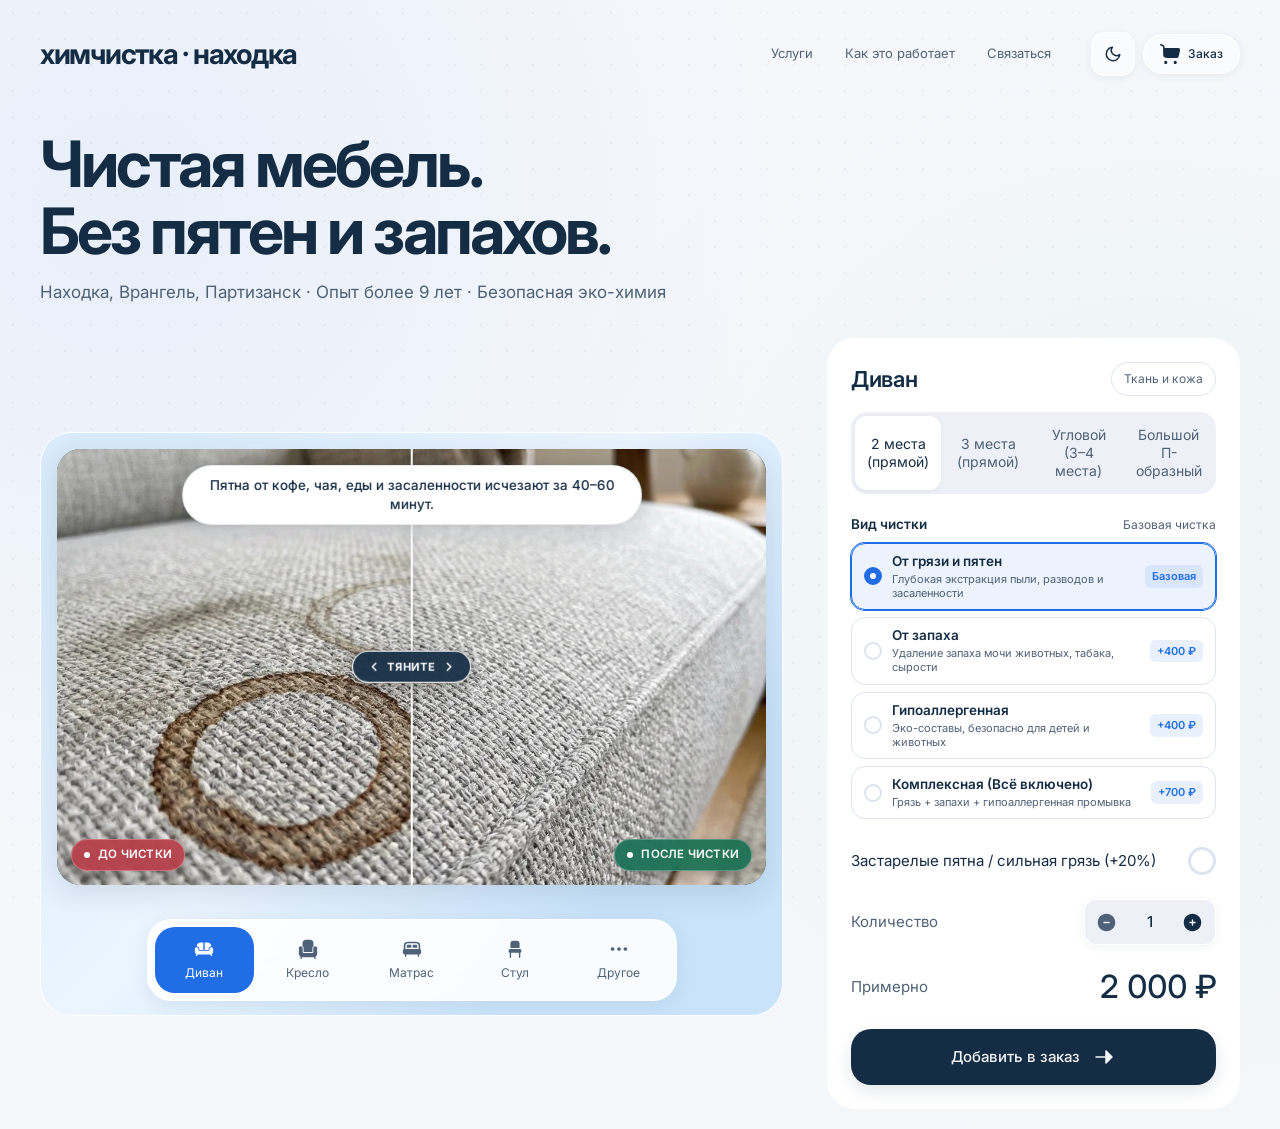
==== nakhodka/index.html @ fae12d75 "Deploy custom Nakhodka showcase for Irina +79147946643" ====
<!DOCTYPE html>
<html lang="ru">
<head>
  <meta charset="utf-8" />
  <meta name="viewport" content="width=device-width, initial-scale=1, viewport-fit=cover" />
  <title>Химчистка мебели · Находка, Врангель</title>
  <meta name="description" content="Выездная чистка диванов, кресел, матрасов, ковров и авто в Находке, Врангеле и Партизанске. Безопасная гипоаллергенная химия." />
  <meta name="theme-color" content="#f5f7fb" id="meta-theme-color" />
  <link rel="icon" href="/icons/icon.svg" type="image/svg+xml" />
  <link rel="apple-touch-icon" href="/icons/apple-touch-icon.png" />
  <link rel="manifest" href="/manifest.json" />

  <!-- Immediate Theme Initialization (Zero Flash) -->
  <script>
    try {
      const savedTheme = JSON.parse(localStorage.getItem('myagko.v1.theme') || 'null');
      const prefersDark = window.matchMedia && window.matchMedia('(prefers-color-scheme: dark)').matches;
      const activeTheme = savedTheme || (prefersDark ? 'dark' : 'light');
      document.documentElement.dataset.theme = activeTheme;
      const meta = document.getElementById('meta-theme-color');
      if (meta) meta.content = (activeTheme === 'dark') ? '#14171a' : '#f5f7fb';
    } catch (e) {
      document.documentElement.dataset.theme = 'light';
    }
  </script>

  <!-- Preload all WebP images for INSTANT (0ms) category switching -->
  <link rel="preload" as="image" href="/images/sofa_clean.webp" />
  <link rel="preload" as="image" href="/images/sofa_dirty.webp" />
  <link rel="preload" as="image" href="/images/armchair_clean.webp" />
  <link rel="preload" as="image" href="/images/armchair_dirty.webp" />
  <link rel="preload" as="image" href="/images/mattress_clean.webp" />
  <link rel="preload" as="image" href="/images/mattress_dirty.webp" />
  <link rel="preload" as="image" href="/images/chair_clean.webp" />
  <link rel="preload" as="image" href="/images/chair_dirty.webp" />

  <!-- Clean Modern Typography: Inter -->
  <link rel="preconnect" href="https://fonts.googleapis.com" />
  <link rel="preconnect" href="https://fonts.gstatic.com" crossorigin />
  <link href="https://fonts.googleapis.com/css2?family=Inter:wght@400;500;600;700;800&display=swap" rel="stylesheet" />

  <!-- Original CSS Stylesheet -->
  <link rel="stylesheet" href="/styles.css" />

  <style>
    :root {
      --font-onest: 'Inter', -apple-system, BlinkMacSystemFont, "Segoe UI", Roboto, "Helvetica Neue", Arial, sans-serif !important;
      --font-price: 'Inter', -apple-system, BlinkMacSystemFont, "Segoe UI", Roboto, "Helvetica Neue", Arial, sans-serif !important;
    }
    *, html, body, button, input, select, textarea, .price {
      font-family: 'Inter', -apple-system, BlinkMacSystemFont, "Segoe UI", Roboto, "Helvetica Neue", Arial, sans-serif !important;
    }

    /* Atmospheric Apple-style Background */
    body {
      background:
        radial-gradient(circle at 10% 18%, rgba(33, 109, 229, 0.06) 0%, transparent 45%),
        radial-gradient(circle at 90% 55%, rgba(16, 185, 129, 0.04) 0%, transparent 50%),
        var(--bg);
      position: relative;
      min-height: 100vh;
      color: var(--ink);
      transition: background-color 0.2s ease, color 0.2s ease;
    }
    body::before {
      content: "";
      position: fixed;
      inset: 0;
      background-image: radial-gradient(rgba(20, 45, 68, 0.04) 1px, transparent 1px);
      background-size: 26px 26px;
      pointer-events: none;
      z-index: 0;
    }
    :root[data-theme=dark] body {
      background:
        radial-gradient(circle at 10% 18%, rgba(33, 109, 229, 0.12) 0%, transparent 45%),
        radial-gradient(circle at 90% 55%, rgba(16, 185, 129, 0.08) 0%, transparent 50%),
        var(--bg);
    }
    :root[data-theme=dark] body::before {
      background-image: radial-gradient(rgba(255, 255, 255, 0.06) 1px, transparent 1px);
    }

    .app {
      position: relative;
      z-index: 1;
    }

    /* Fixed Stage with Beautiful Floating Picture Card */
    .stage {
      position: relative;
      overflow: hidden;
    }

    /* Desktop: 32px generous Apple-like gap between photo and category dock */
    .ba-slider-container {
      position: absolute;
      top: 16px;
      left: 16px;
      right: 16px;
      bottom: 130px; /* Generous 32px floating gap above dock on desktop */
      border-radius: 24px;
      overflow: hidden;
      touch-action: none;
      user-select: none;
      -webkit-user-select: none;
      cursor: ew-resize;
      background: #142436;
      box-shadow: 0 8px 30px rgba(20, 45, 68, 0.12);
    }
    :root[data-theme=dark] .ba-slider-container {
      background: #0d141d;
      box-shadow: 0 8px 32px rgba(0, 0, 0, 0.45);
    }
    /* Mobile: Matches the mobile spacing the user loved */
    @media (max-width: 800px) {
      .ba-slider-container {
        top: 10px;
        left: 10px;
        right: 10px;
        bottom: 108px;
        border-radius: 20px;
      }
    }

    /* Stage Custom Card (When "Другое" / Нестандартная мебель is active) */
    .stage-custom-card {
      position: absolute;
      top: 16px;
      left: 16px;
      right: 16px;
      bottom: 130px;
      border-radius: 24px;
      background: rgba(255, 255, 255, 0.45);
      backdrop-filter: blur(20px);
      -webkit-backdrop-filter: blur(20px);
      border: 1px solid rgba(255, 255, 255, 0.6);
      box-shadow: 0 8px 30px rgba(20, 45, 68, 0.08);
      display: flex;
      flex-direction: column;
      align-items: center;
      justify-content: center;
      padding: 32px 24px;
      text-align: center;
      z-index: 5;
      user-select: none;
    }
    :root[data-theme=dark] .stage-custom-card {
      background: rgba(18, 26, 34, 0.55);
      border-color: rgba(255, 255, 255, 0.09);
      box-shadow: 0 8px 30px rgba(0, 0, 0, 0.35);
    }
    @media (max-width: 800px) {
      .stage-custom-card {
        top: 10px;
        left: 10px;
        right: 10px;
        bottom: 108px;
        border-radius: 20px;
      }
    }
    .stage-custom-icon {
      width: 54px;
      height: 54px;
      border-radius: 50%;
      background: rgba(33, 109, 229, 0.1);
      border: 1px solid rgba(33, 109, 229, 0.2);
      display: flex;
      align-items: center;
      justify-content: center;
      color: var(--accent);
      margin-bottom: 16px;
    }
    :root[data-theme=dark] .stage-custom-icon {
      background: rgba(167, 210, 243, 0.12);
      border-color: rgba(167, 210, 243, 0.25);
      color: #a4cff3;
    }
    .stage-custom-title {
      font-size: 24px;
      font-weight: 700;
      color: var(--ink);
      margin: 0 0 8px 0;
      letter-spacing: -0.02em;
    }
    .stage-custom-desc {
      font-size: 14.5px;
      color: var(--muted);
      line-height: 1.5;
      margin: 0;
      max-width: 320px;
    }

    /* Pre-rendered Instant Images Layers (0ms switch, zero lag, no dark fade flashes) */
    .ba-layer {
      position: absolute;
      inset: 0;
      width: 100%;
      height: 100%;
      overflow: hidden;
    }
    .ba-cat-img {
      position: absolute;
      top: 0;
      left: 0;
      width: 100%;
      height: 100%;
      object-fit: cover;
      object-position: center;
      pointer-events: none;
      display: none; /* Instant 0ms toggle */
    }
    .ba-cat-img.active {
      display: block;
    }

    /* Bottom Layer: AFTER CLEANING (Scoped stacking context) */
    .ba-layer-after {
      z-index: 1;
      isolation: isolate;
    }

    /* Top Image Layer (Before / Dirty) Clipped */
    .ba-layer-before {
      z-index: 2;
      isolation: isolate;
      clip-path: inset(0 calc(100% - var(--ba-pos, 50%)) 0 0);
      -webkit-clip-path: inset(0 calc(100% - var(--ba-pos, 50%)) 0 0);
      will-change: clip-path;
    }

    /* Draggable Divider Line */
    .ba-divider {
      position: absolute;
      top: 0;
      bottom: 0;
      left: var(--ba-pos, 50%);
      transform: translateX(-50%);
      width: 2.5px;
      background: #ffffff;
      box-shadow: 0 0 14px rgba(0, 0, 0, 0.45);
      z-index: 10;
      pointer-events: none;
      will-change: left;
    }
    .ba-handle {
      position: absolute;
      top: 50%;
      left: 50%;
      transform: translate(-50%, -50%);
      pointer-events: auto;
      cursor: grab;
      background: rgba(20, 45, 68, 0.92);
      color: #ffffff;
      border: 1.5px solid rgba(255, 255, 255, 0.95);
      border-radius: 999px;
      padding: 7px 14px;
      display: flex;
      align-items: center;
      gap: 6px;
      font-size: 11px;
      font-weight: 700;
      letter-spacing: 0.08em;
      box-shadow: 0 4px 18px rgba(0, 0, 0, 0.35);
      backdrop-filter: blur(14px);
      -webkit-backdrop-filter: blur(14px);
      transition: transform 0.15s ease, background 0.15s ease;
      white-space: nowrap;
    }
    .ba-handle:hover {
      transform: translate(-50%, -50%) scale(1.06);
    }
    .ba-handle:active, .ba-dragging .ba-handle {
      cursor: grabbing;
      transform: translate(-50%, -50%) scale(1.08);
      box-shadow: 0 6px 22px rgba(0, 0, 0, 0.5);
    }
    .ba-handle-arrow {
      width: 14px;
      height: 14px;
      display: inline-block;
      stroke-width: 2.5;
    }

    /* Badges on slider */
    .ba-badge {
      position: absolute;
      z-index: 8;
      pointer-events: none;
      display: flex;
      align-items: center;
      gap: 8px;
      padding: 6px 12px;
      border-radius: 999px;
      font-size: 11.5px;
      font-weight: 600;
      letter-spacing: 0.02em;
      box-shadow: 0 4px 12px rgba(0, 0, 0, 0.25);
      backdrop-filter: blur(10px);
      -webkit-backdrop-filter: blur(10px);
      transition: opacity 0.12s ease-out;
      will-change: opacity, visibility;
    }
    .ba-badge-before {
      bottom: 14px;
      left: 14px;
      background: rgba(184, 56, 68, 0.88);
      color: #ffffff;
      border: 1px solid rgba(255, 255, 255, 0.25);
    }
    .ba-badge-after {
      bottom: 14px;
      right: 14px;
      background: rgba(18, 110, 80, 0.88);
      color: #ffffff;
      border: 1px solid rgba(255, 255, 255, 0.25);
    }
    .ba-badge-dot {
      width: 6px;
      height: 6px;
      border-radius: 50%;
      background: #ffffff;
    }

    /* Symmetrical Floating Quote: Perfect iOS/Apple Card, zero overflow, centered */
    .character-quote {
      position: absolute !important;
      top: 16px !important;
      left: 50% !important;
      right: auto !important;
      bottom: auto !important;
      transform: translateX(-50%) !important;
      margin: 0 !important;
      width: max-content !important;
      max-width: min(92%, 460px) !important;
      box-sizing: border-box !important;
      background: #ffffff !important;
      border: 1px solid rgba(20, 45, 68, 0.1) !important;
      border-radius: 999px !important;
      padding: 10px 22px !important;
      font-family: var(--font-onest), sans-serif !important;
      font-size: 13.5px !important;
      font-weight: 500 !important;
      line-height: 1.4 !important;
      color: #142d44 !important;
      box-shadow: 0 4px 24px rgba(15, 30, 50, 0.18) !important;
      white-space: normal !important;
      text-align: center !important;
      z-index: 40 !important;
      pointer-events: none !important;
      display: block !important;
      word-wrap: break-word !important;
      overflow-wrap: break-word !important;
    }
    @media (max-width: 800px) {
      .character-quote {
        top: 12px !important;
        padding: 8px 16px !important;
        font-size: 12px !important;
        line-height: 1.35 !important;
        max-width: calc(100% - 28px) !important;
        border-radius: 999px !important;
      }
    }

    /* Category Dock: Clean Frosted Glass Floating on Stage Floor */
    .category-dock {
      position: absolute;
      bottom: 16px;
      left: 16px;
      right: 16px;
      z-index: 25;
      background: rgba(255, 255, 255, 0.88);
      backdrop-filter: blur(20px);
      -webkit-backdrop-filter: blur(20px);
      border: 1px solid var(--glass-edge);
      border-radius: 24px;
      box-shadow: 0 4px 18px rgba(20, 45, 68, 0.08);
    }
    @media (max-width: 800px) {
      .category-dock {
        bottom: 12px;
        left: 10px;
        right: 10px;
        border-radius: 22px;
      }
    }

    /* Cart badge in header */
    .cart-badge {
      background: var(--accent);
      color: #ffffff;
      border-radius: 999px;
      padding: 1px 7px;
      font-size: 11px;
      font-weight: 700;
      margin-left: 4px;
      display: none;
    }
    .cart-badge.has-items {
      display: inline-block;
    }

    /* Header Theme Toggle Button */
    .theme-button {
      width: 44px;
      height: 44px;
      padding: 0;
      border-radius: 14px;
      display: inline-flex;
      align-items: center;
      justify-content: center;
      color: var(--ink);
      cursor: pointer;
      flex-shrink: 0;
      transition: transform 0.12s ease-out, background 0.15s ease;
    }
    .theme-button:hover {
      background: var(--surface);
    }
    .theme-button:active {
      transform: scale(0.95);
    }

    /* Dark Mode Visual Enhancements */
    :root[data-theme=dark] .character-quote {
      background: #1c242e !important;
      color: #edf4fa !important;
      border-color: rgba(255, 255, 255, 0.16) !important;
      box-shadow: 0 4px 24px rgba(0, 0, 0, 0.5) !important;
    }
    :root[data-theme=dark] .category-dock {
      background: rgba(29, 37, 44, 0.85) !important;
      border-color: rgba(167, 210, 243, 0.18) !important;
      box-shadow: 0 4px 20px rgba(0, 0, 0, 0.35) !important;
    }
    :root[data-theme=dark] .category-dock button {
      color: #abbcca;
    }
    :root[data-theme=dark] .category-dock button[aria-selected="true"] {
      color: #ffffff;
    }

    /* Views visibility */
    .page-section {
      display: block;
    }
    .page-section.is-hidden {
      display: none !important;
    }

    /* Notification Toast */
    .toast-pill {
      position: fixed;
      bottom: 24px;
      left: 50%;
      transform: translateX(-50%) translateY(100px);
      background: var(--ink);
      color: var(--bg);
      padding: 12px 24px;
      border-radius: 999px;
      font-size: 14px;
      font-weight: 500;
      box-shadow: 0 10px 30px rgba(0,0,0,0.25);
      z-index: 1000;
      transition: transform 0.3s cubic-bezier(0.16, 1, 0.3, 1), opacity 0.3s ease;
      opacity: 0;
      pointer-events: none;
      display: flex;
      align-items: center;
      gap: 10px;
    }
    .toast-pill.show {
      transform: translateX(-50%) translateY(0);
      opacity: 1;
    }

    /* Photo Upload Previews */
    .photo-grid-preview {
      display: grid;
      grid-template-columns: repeat(auto-fill, minmax(72px, 1fr));
      gap: 10px;
      margin-top: 10px;
    }
    .photo-thumb {
      position: relative;
      width: 72px;
      height: 72px;
      border-radius: 12px;
      overflow: hidden;
      border: 1px solid var(--line);
    }
    .photo-thumb img {
      width: 100%;
      height: 100%;
      object-fit: cover;
    }
    .photo-thumb-remove {
      position: absolute;
      top: 3px;
      right: 3px;
      width: 20px;
      height: 20px;
      border-radius: 50%;
      background: rgba(0,0,0,0.65);
      color: #fff;
      display: grid;
      place-items: center;
      font-size: 11px;
      cursor: pointer;
      border: 0;
      padding: 0;
    }

    /* Cart items container: eliminate duplicate lines */
    .checkout-items {
      border-bottom: none !important;
      padding-bottom: 0 !important;
      gap: 0 !important;
    }
    .checkout-item:last-child {
      border-bottom: none !important;
    }

    /* Messenger Buttons */
    .btn-messenger {
      color: #ffffff !important;
      font-weight: 600;
      display: flex;
      align-items: center;
      justify-content: center;
      gap: 10px;
      min-height: 52px;
      border-radius: 18px;
      transition: transform 0.12s ease, filter 0.15s ease;
      cursor: pointer;
      text-decoration: none !important;
      font-size: 15px;
    }
    .btn-messenger:hover {
      filter: brightness(1.05);
    }
    .btn-messenger:active {
      transform: scale(0.98);
    }
    .btn-wa {
      background: #25D366;
      box-shadow: 0 4px 14px rgba(37, 211, 102, 0.3);
    }
    .btn-tg {
      background: #229ED9;
      box-shadow: 0 4px 14px rgba(34, 158, 217, 0.3);
    }
    .btn-max {
      background: linear-gradient(135deg, #0077ff 0%, #0056cc 100%);
      box-shadow: 0 4px 14px rgba(0, 119, 255, 0.35);
    }

    /* Cleaning Type Radio Cards (seppa29 special feature) */
    .cleaning-types-box {
      margin-top: 4px;
      margin-bottom: 4px;
    }
    .cleaning-types-grid {
      display: grid;
      grid-template-columns: 1fr;
      gap: 7px;
    }
    .clean-type-btn {
      display: flex;
      align-items: center;
      gap: 10px;
      padding: 9px 12px;
      border-radius: 14px;
      border: 1.5px solid var(--line);
      background: var(--surface);
      color: var(--ink);
      text-align: left;
      cursor: pointer;
      transition: all 0.15s ease;
      width: 100%;
    }
    .clean-type-btn:hover {
      border-color: var(--accent);
    }
    .clean-type-btn.active {
      border-color: var(--accent);
      background: rgba(33, 109, 229, 0.08);
      box-shadow: 0 0 0 1px var(--accent);
    }
    :root[data-theme=dark] .clean-type-btn.active {
      background: rgba(33, 109, 229, 0.18);
    }
    .clean-type-radio {
      width: 18px;
      height: 18px;
      border-radius: 50%;
      border: 2px solid var(--line);
      display: flex;
      align-items: center;
      justify-content: center;
      flex-shrink: 0;
      transition: all 0.15s ease;
      background: var(--surface);
    }
    .clean-type-btn.active .clean-type-radio {
      border-color: var(--accent);
      background: var(--accent);
    }
    .clean-type-radio:after {
      content: '';
      width: 6px;
      height: 6px;
      border-radius: 50%;
      background: #ffffff;
      opacity: 0;
      transition: opacity 0.15s ease;
    }
    .clean-type-btn.active .clean-type-radio:after {
      opacity: 1;
    }
    .clean-type-info {
      display: flex;
      flex-direction: column;
      flex: 1;
      min-width: 0;
    }
    .clean-type-info strong {
      font-size: 13.5px;
      font-weight: 600;
      color: var(--ink);
      line-height: 1.25;
    }
    .clean-type-info small {
      font-size: 11px;
      color: var(--muted);
      line-height: 1.3;
      margin-top: 2px;
    }
    .clean-type-price {
      font-size: 11px;
      font-weight: 600;
      color: var(--accent);
      white-space: nowrap;
      padding: 3px 7px;
      border-radius: 6px;
      background: rgba(33, 109, 229, 0.1);
      margin-left: auto;
    }
  </style>
</head>

<body>
  <div class="app" style="--accent: #216de5">
    
    <!-- ================= HEADER ================= -->
    <header class="header">
      <a class="brand" href="./" onclick="showView('catalog'); return false;">химчистка · находка</a>
      
      <nav class="desktop-nav">
        <a href="#services" onclick="showView('services'); return false;">Услуги</a>
        <a href="#how" onclick="showView('how'); return false;">Как это работает</a>
        <a href="#contacts" onclick="showView('contacts'); return false;">Связаться</a>
      </nav>

      <div style="display: flex; align-items: center; gap: 8px;">
        <!-- Theme Toggle Button -->
        <button class="glass theme-button" id="theme-toggle-btn" onclick="toggleTheme()" title="Переключить тему (светлая / тёмная)" aria-label="Переключить тему">
          <svg id="theme-icon-sun" viewBox="0 0 24 24" fill="none" stroke="currentColor" stroke-width="2" stroke-linecap="round" stroke-linejoin="round" style="display: none; width: 18px; height: 18px;">
            <circle cx="12" cy="12" r="5"></circle>
            <line x1="12" y1="1" x2="12" y2="3"></line>
            <line x1="12" y1="21" x2="12" y2="23"></line>
            <line x1="4.22" y1="4.22" x2="5.64" y2="5.64"></line>
            <line x1="18.36" y1="18.36" x2="19.78" y2="19.78"></line>
            <line x1="1" y1="12" x2="3" y2="12"></line>
            <line x1="21" y1="12" x2="23" y2="12"></line>
            <line x1="4.22" y1="19.78" x2="5.64" y2="18.36"></line>
            <line x1="18.36" y1="5.64" x2="19.78" y2="4.22"></line>
          </svg>
          <svg id="theme-icon-moon" viewBox="0 0 24 24" fill="none" stroke="currentColor" stroke-width="2" stroke-linecap="round" stroke-linejoin="round" style="width: 18px; height: 18px;">
            <path d="M21 12.79A9 9 0 1 1 11.21 3 7 7 0 0 0 21 12.79z"></path>
          </svg>
        </button>

        <!-- Cart Button -->
        <button class="glass cart-button" id="cart-toggle-btn" onclick="toggleCart()">
          <span class="icon icon-cart" aria-hidden="true"></span>
          <span>Заказ</span>
          <span class="cart-badge" id="header-cart-badge">0</span>
        </button>
      </div>
    </header>

    <!-- ================= MAIN CATALOG VIEW ================= -->
    <main id="view-catalog" class="page-section">
      
      <div class="intro">
        <h1>Чистая мебель.<br/>Без пятен и запахов.</h1>
        <p>Находка, Врангель, Партизанск · Опыт более 9 лет · Безопасная эко-химия</p>
      </div>

      <div class="hero-grid">
        
        <!-- LEFT COLUMN: BEFORE & AFTER COMPARISON STAGE -->
        <section class="stage" aria-label="Сравнение до и после чистки">
          
          <div class="ba-slider-container" id="ba-slider-box" style="--ba-pos: 50%;">
            
            <!-- Bottom Layer: AFTER CLEANING (All pre-rendered for 0ms lag) -->
            <div class="ba-layer ba-layer-after">
              <img id="img-after-sofa" class="ba-cat-img active" src="/images/sofa_clean.webp" alt="Диван после чистки" draggable="false" />
              <img id="img-after-armchair" class="ba-cat-img" src="/images/armchair_clean.webp" alt="Кресло после чистки" draggable="false" />
              <img id="img-after-mattress" class="ba-cat-img" src="/images/mattress_clean.webp" alt="Матрас после чистки" draggable="false" />
              <img id="img-after-chair" class="ba-cat-img" src="/images/chair_clean.webp" alt="Стул после чистки" draggable="false" />
              <img id="img-after-other" class="ba-cat-img" src="/images/sofa_clean.webp" alt="Другое после чистки" draggable="false" />
              <div class="ba-badge ba-badge-after">
                <span class="ba-badge-dot"></span>
                <span>ПОСЛЕ ЧИСТКИ</span>
              </div>
            </div>

            <!-- Top Layer: BEFORE CLEANING (Clipped, All pre-rendered for 0ms lag) -->
            <div class="ba-layer ba-layer-before" id="ba-before-layer">
              <img id="img-before-sofa" class="ba-cat-img active" src="/images/sofa_dirty.webp" alt="Диван до чистки" draggable="false" />
              <img id="img-before-armchair" class="ba-cat-img" src="/images/armchair_dirty.webp" alt="Кресло до чистки" draggable="false" />
              <img id="img-before-mattress" class="ba-cat-img" src="/images/mattress_dirty.webp" alt="Матрас до чистки" draggable="false" />
              <img id="img-before-chair" class="ba-cat-img" src="/images/chair_dirty.webp" alt="Стул до чистки" draggable="false" />
              <img id="img-before-other" class="ba-cat-img" src="/images/sofa_dirty.webp" alt="Другое до чистки" draggable="false" />
              <div class="ba-badge ba-badge-before">
                <span class="ba-badge-dot"></span>
                <span>ДО ЧИСТКИ</span>
              </div>
            </div>

            <!-- Draggable Divider Line & Center Pill Handle -->
            <div class="ba-divider" id="ba-divider">
              <div class="ba-handle" id="ba-handle" title="Тяните влево или вправо">
                <svg class="ba-handle-arrow" viewBox="0 0 24 24" fill="none" stroke="currentColor" stroke-linecap="round" stroke-linejoin="round">
                  <polyline points="15 18 9 12 15 6"></polyline>
                </svg>
                <span>ТЯНИТЕ</span>
                <svg class="ba-handle-arrow" viewBox="0 0 24 24" fill="none" stroke="currentColor" stroke-linecap="round" stroke-linejoin="round">
                  <polyline points="9 18 15 12 9 6"></polyline>
                </svg>
              </div>
            </div>

            <!-- Symmetrical Floating Speech Quote: Beautifully sized, no overflow -->
            <p class="character-quote" id="stage-quote">
              Пятна от кофе, чая и еды исчезают за 40 минут.
            </p>

          </div>

          <!-- CUSTOM / OTHER FURNITURE ON STAGE (Shows when "Другое" is active) -->
          <div class="stage-custom-card" id="stage-custom-box" style="display: none;">
            <div class="stage-custom-icon">
              <span class="icon icon-other" style="width: 24px; height: 24px;" aria-hidden="true"></span>
            </div>
            <h2 class="stage-custom-title">Нестандартная мебель</h2>
            <p class="stage-custom-desc">Опишите предмет — стоимость оценим по фотографиям.</p>
          </div>

          <!-- CATEGORY DOCK (Separated from photo frame by generous gap) -->
          <div class="category-dock glass" role="tablist" aria-label="Тип мебели">
            
            <button role="tab" aria-selected="true" data-cat="sofa" onclick="selectCategory('sofa')">
              <span class="selected-category" id="indicator-sofa"></span>
              <span class="category-content">
                <span class="icon icon-sofa" aria-hidden="true"></span>
                <span>Диван</span>
              </span>
            </button>

            <button role="tab" aria-selected="false" data-cat="armchair" onclick="selectCategory('armchair')">
              <span class="selected-category" id="indicator-armchair" style="display:none"></span>
              <span class="category-content">
                <span class="icon icon-armchair" aria-hidden="true"></span>
                <span>Кресло</span>
              </span>
            </button>

            <button role="tab" aria-selected="false" data-cat="mattress" onclick="selectCategory('mattress')">
              <span class="selected-category" id="indicator-mattress" style="display:none"></span>
              <span class="category-content">
                <span class="icon icon-mattress" aria-hidden="true"></span>
                <span>Матрас</span>
              </span>
            </button>

            <button role="tab" aria-selected="false" data-cat="chair" onclick="selectCategory('chair')">
              <span class="selected-category" id="indicator-chair" style="display:none"></span>
              <span class="category-content">
                <span class="icon icon-chair" aria-hidden="true"></span>
                <span>Стул</span>
              </span>
            </button>

            <button role="tab" aria-selected="false" data-cat="other" onclick="selectCategory('other')">
              <span class="selected-category" id="indicator-other" style="display:none"></span>
              <span class="category-content">
                <span class="icon icon-other" aria-hidden="true"></span>
                <span>Другое</span>
              </span>
            </button>

          </div>

        </section>

        <!-- RIGHT COLUMN: CONFIGURATION PANEL -->
        <section class="configuration">
          <div class="panel">
            
            <!-- STANDARD FURNITURE CONFIGURATION -->
            <div id="config-standard" style="display: flex; flex-direction: column; gap: 16px;">
              <div class="row">
                <h2 id="config-title">Диван</h2>
                <span class="badge" id="config-badge">Ткань и кожа</span>
              </div>

              <!-- Dynamic Segments -->
              <div class="segments" id="config-segments" role="radiogroup">
                <!-- Rendered via JS -->
              </div>

              <!-- Cleaning Types Selector (seppa29 4 types) -->
              <div class="cleaning-types-box" style="display: flex; flex-direction: column; gap: 8px;">
                <div style="display: flex; justify-content: space-between; align-items: center;">
                  <span style="font-size: 13.5px; font-weight: 600; color: var(--ink);">Вид чистки</span>
                  <small class="muted" id="clean-type-current-badge">Базовая чистка</small>
                </div>
                <div class="cleaning-types-grid" role="radiogroup">
                  <button type="button" class="clean-type-btn active" data-type="dirt" onclick="setCleanType('dirt')">
                    <span class="clean-type-radio"></span>
                    <span class="clean-type-info">
                      <strong>От грязи и пятен</strong>
                      <small>Глубокая экстракция пыли, разводов и засаленности</small>
                    </span>
                    <span class="clean-type-price">Базовая</span>
                  </button>

                  <button type="button" class="clean-type-btn" data-type="odor" onclick="setCleanType('odor')">
                    <span class="clean-type-radio"></span>
                    <span class="clean-type-info">
                      <strong>От запаха</strong>
                      <small>Удаление запаха мочи животных, табака, сырости</small>
                    </span>
                    <span class="clean-type-price">+400 ₽</span>
                  </button>

                  <button type="button" class="clean-type-btn" data-type="allergy" onclick="setCleanType('allergy')">
                    <span class="clean-type-radio"></span>
                    <span class="clean-type-info">
                      <strong>Гипоаллергенная</strong>
                      <small>Эко-составы, безопасно для детей и животных</small>
                    </span>
                    <span class="clean-type-price">+400 ₽</span>
                  </button>

                  <button type="button" class="clean-type-btn" data-type="complex" onclick="setCleanType('complex')">
                    <span class="clean-type-radio"></span>
                    <span class="clean-type-info">
                      <strong>Комплексная (Всё включено)</strong>
                      <small>Грязь + запахи + гипоаллергенная промывка</small>
                    </span>
                    <span class="clean-type-price">+700 ₽</span>
                  </button>
                </div>
              </div>

              <!-- Extra Options: Heavy Dirt Checkbox -->
              <label class="check-row" for="opt-heavy-dirt">
                <span>Застарелые пятна / сильная грязь (+20%)</span>
                <input type="checkbox" id="opt-heavy-dirt" onchange="calculateCurrentPrice()" />
              </label>

              <!-- Mattress both sides option (hidden for other categories) -->
              <label class="check-row" id="opt-both-sides-wrap" for="opt-both-sides" style="display: none;">
                <span>Чистка с двух сторон (+50%)</span>
                <input type="checkbox" id="opt-both-sides" onchange="calculateCurrentPrice()" />
              </label>

              <!-- Quantity Stepper -->
              <div class="row">
                <span class="muted">Количество</span>
                <div class="stepper glass">
                  <button type="button" aria-label="Меньше" onclick="changeQty(-1)">
                    <span class="icon icon-minus" aria-hidden="true"></span>
                  </button>
                  <output id="config-qty">1</output>
                  <button type="button" aria-label="Больше" onclick="changeQty(1)">
                    <span class="icon icon-plus" aria-hidden="true"></span>
                  </button>
                </div>
              </div>

              <!-- Price Preview -->
              <div class="row preview-price">
                <span class="muted">Примерно</span>
                <strong class="price" id="config-price">1 800 ₽</strong>
              </div>

              <!-- Add to Cart Button -->
              <button class="button primary" id="add-to-cart-btn" onclick="addToCart()">
                <span>Добавить в заказ</span>
                <span class="icon icon-arrow" aria-hidden="true"></span>
              </button>
            </div>

            <!-- CUSTOM FURNITURE CONFIGURATION (Matches user screenshot fe5f5a9a) -->
            <div id="config-custom" style="display: none; flex-direction: column; gap: 18px;">
              <h2>Ковры, салон авто или мебель</h2>

              <div class="field" style="gap: 8px;">
                <label for="other-custom-name" style="font-size: 14px; font-weight: 500; color: var(--muted);">Что будем чистить?</label>
                <textarea 
                  id="other-custom-name" 
                  rows="3" 
                  placeholder="Например: ковер 3×4 м, салон авто без разбора, пуф или коляска"
                  style="min-height: 84px; font-size: 15px; line-height: 1.45; resize: none;"></textarea>
              </div>

              <!-- Cleaning Types Selector for Custom -->
              <div class="cleaning-types-box" style="display: flex; flex-direction: column; gap: 8px;">
                <div style="display: flex; justify-content: space-between; align-items: center;">
                  <span style="font-size: 13.5px; font-weight: 600; color: var(--ink);">Вид чистки</span>
                </div>
                <div class="cleaning-types-grid" role="radiogroup">
                  <button type="button" class="clean-type-btn active" data-type-custom="dirt" onclick="setCustomCleanType('dirt')">
                    <span class="clean-type-radio"></span>
                    <span class="clean-type-info"><strong>От грязи и пятен</strong></span>
                  </button>
                  <button type="button" class="clean-type-btn" data-type-custom="odor" onclick="setCustomCleanType('odor')">
                    <span class="clean-type-radio"></span>
                    <span class="clean-type-info"><strong>От запаха</strong></span>
                  </button>
                  <button type="button" class="clean-type-btn" data-type-custom="allergy" onclick="setCustomCleanType('allergy')">
                    <span class="clean-type-radio"></span>
                    <span class="clean-type-info"><strong>Гипоаллергенная</strong></span>
                  </button>
                  <button type="button" class="clean-type-btn" data-type-custom="complex" onclick="setCustomCleanType('complex')">
                    <span class="clean-type-radio"></span>
                    <span class="clean-type-info"><strong>Комплексная</strong></span>
                  </button>
                </div>
              </div>

              <label class="check-row" for="other-heavy-dirt">
                <span>Застарелые пятна / сильная грязь</span>
                <input type="checkbox" id="other-heavy-dirt" />
              </label>

              <div class="row quantity">
                <span class="muted">Количество</span>
                <div class="stepper glass">
                  <button type="button" aria-label="Меньше" onclick="changeOtherQty(-1)">
                    <span class="icon icon-minus" aria-hidden="true"></span>
                  </button>
                  <output id="other-qty-display">1</output>
                  <button type="button" aria-label="Больше" onclick="changeOtherQty(1)">
                    <span class="icon icon-plus" aria-hidden="true"></span>
                  </button>
                </div>
              </div>

              <div class="row" style="margin-top: 4px;">
                <span class="muted">Стоимость</span>
                <strong style="font-size: 28px; font-weight: 700; color: var(--ink); letter-spacing: -0.02em;">По фото</strong>
              </div>

              <button type="button" class="button primary" onclick="addCustomToCart()">
                <span>Добавить в заказ</span>
                <span class="icon icon-arrow" aria-hidden="true"></span>
              </button>
            </div>

          </div>
        </section>

      </div>
    </main>

    <!-- ================= CHECKOUT / CART VIEW ================= -->
    <main id="view-checkout" class="page-section order-page is-hidden">
      
      <button class="back link" onclick="showView('catalog')">
        <span class="icon icon-arrow" style="transform: rotate(180deg);" aria-hidden="true"></span>
        <span>К выбору мебели</span>
      </button>

      <div class="order-heading">
        <span class="eyebrow muted">Расчет и бронирование</span>
        <h1>Ваш заказ</h1>
      </div>

      <div class="order-layout checkout">
        
        <!-- Left Column: Items & Details Form -->
        <div class="request-fields" style="display: flex; flex-direction: column; gap: 20px;">
          
          <!-- Cart Items List -->
          <div class="checkout-block" id="cart-items-block">
            <h2>Выбранная мебель</h2>
            <div id="cart-items-container" class="checkout-items">
              <!-- Rendered via JS -->
            </div>
            
            <div id="min-order-warning" class="error" style="display: none;">
              Минимальная сумма выезда — 2 000 ₽. Добавьте мебель в заказ.
            </div>
          </div>

          <!-- Where & When -->
          <div class="checkout-block">
            <h2>Куда и когда приехать</h2>
            
            <div class="field">
              <label for="order-street">Улица и дом</label>
              <input type="text" id="order-street" placeholder="ул. Ленина, д. 14" required />
            </div>

            <div class="field">
              <label for="order-apt">Квартира / офис, подъезд, этаж</label>
              <input type="text" id="order-apt" placeholder="кв. 42, 2 подъезд, 4 этаж" />
            </div>

            <label class="check-row address-outside" for="order-outside-city">
              <span>Выезд в пригород / за город (+500 ₽)</span>
              <input type="checkbox" id="order-outside-city" onchange="renderCheckoutSummary()" />
            </label>

            <div class="field-pair visit-fields" style="display: grid; grid-template-columns: 1fr 1fr; gap: 12px;">
              <div class="field">
                <label for="order-date">Удобная дата</label>
                <input type="date" id="order-date" />
              </div>
              <div class="field">
                <label for="order-time">Время визита</label>
                <select id="order-time">
                  <option value="09:00 – 12:00">09:00 – 12:00</option>
                  <option value="12:00 – 15:00" selected>12:00 – 15:00</option>
                  <option value="15:00 – 18:00">15:00 – 18:00</option>
                  <option value="18:00 – 21:00">18:00 – 21:00</option>
                  <option value="Как можно скорее">Как можно скорее</option>
                </select>
              </div>
            </div>
          </div>

          <!-- Photo Note Block (Photos sent directly in messenger chat) -->
          <div class="checkout-block photo-panel" style="background: rgba(33, 109, 229, 0.05); border: 1px dashed rgba(33, 109, 229, 0.3);">
            <div class="row" style="gap: 12px; align-items: flex-start;">
              <svg width="24" height="24" viewBox="0 0 24 24" fill="none" stroke="currentColor" stroke-width="2" stroke-linecap="round" stroke-linejoin="round" style="color: var(--accent); flex-shrink: 0; margin-top: 2px;">
                <path d="M23 19a2 2 0 0 1-2 2H3a2 2 0 0 1-2-2V8a2 2 0 0 1 2-2h4l2-3h6l2 3h4a2 2 0 0 1 2 2z"></path>
                <circle cx="12" cy="13" r="4"></circle>
              </svg>
              <div style="flex: 1;">
                <strong style="font-size: 15px; display: block; margin-bottom: 4px;">Фотографии мебели</strong>
                <p class="section-note" style="margin: 0; font-size: 13px; line-height: 1.45;">
                  Фотографии мебели можно отправить прямо в личные сообщения в чат мессенджера (WhatsApp / Telegram) после отправки заявки — мастер сразу оценит ткань и пятна.
                </p>
              </div>
            </div>
          </div>

          <!-- Contact Details -->
          <div class="checkout-block">
            <h2>Контактные данные</h2>
            
            <div class="field">
              <label for="order-phone">Номер телефона</label>
              <input type="tel" id="order-phone" placeholder="+7 (___) ___-__-__" required />
            </div>

            <div class="field">
              <label for="order-name">Ваше имя</label>
              <input type="text" id="order-name" placeholder="Как к вам обращаться" required />
            </div>

            <div class="field">
              <label for="order-comment">Комментарий или пожелания</label>
              <textarea id="order-comment" placeholder="Домофон, домашние животные, характер загрязнений"></textarea>
            </div>
          </div>

        </div>

        <!-- Right Column: Summary & Messenger Send Buttons -->
        <div class="order-summary">
          <h2>Предварительный расчёт</h2>
          
          <div style="display: flex; flex-direction: column; gap: 12px; border-bottom: 1px solid var(--line); padding-bottom: 18px;">
            <div class="row">
              <span class="muted">Чистка мебели:</span>
              <span class="price" id="summary-items-price">0 ₽</span>
            </div>
            <div class="row" id="summary-travel-row" style="display: none;">
              <span class="muted">Выезд за город:</span>
              <span class="price" id="summary-travel-price">+500 ₽</span>
            </div>
          </div>

          <div class="row total" style="align-items: baseline;">
            <span style="font-size: 16px; font-weight: 600;">Итого:</span>
            <strong class="price" id="summary-total-price" style="font-size: 36px; color: var(--accent);">0 ₽</strong>
          </div>

          <p class="section-note">
            Заявка сразу поступит мастеру в мессенджер с составом заказа, адресом и фотографиями для мгновенного подтверждения.
          </p>

          <!-- Direct Messenger Send Buttons -->
          <div style="display: flex; flex-direction: column; gap: 10px; margin-top: 6px;">
            <button type="button" class="btn-messenger btn-wa" onclick="sendOrderVia('whatsapp')">
              <svg width="22" height="22" viewBox="0 0 24 24" fill="currentColor">
                <path d="M12.031 6.172c-3.181 0-5.767 2.586-5.768 5.766-.001 1.298.38 2.27 1.019 3.287l-.582 2.128 2.182-.573c.978.58 1.911.928 3.145.929 3.178 0 5.767-2.587 5.768-5.766.001-3.187-2.575-5.77-5.764-5.771zm3.392 8.244c-.144.405-.837.774-1.17.824-.312.045-.694.076-2.129-.533-1.748-.742-2.868-2.526-2.955-2.642-.088-.116-.708-.941-.708-1.795s.447-1.274.606-1.449c.16-.175.348-.219.463-.219.116 0 .232.001.333.006.107.005.25.04.39.378.145.348.492 1.203.535 1.29.043.088.072.19.014.305-.058.116-.088.19-.175.291-.088.102-.185.228-.264.306-.088.088-.18.183-.078.358.102.175.454.748.974 1.212.671.597 1.238.782 1.413.87.175.088.277.073.379-.044.102-.116.436-.508.552-.682.116-.175.232-.145.39-.088.16.058 1.014.478 1.188.565.175.088.291.13.334.204.043.073.043.422-.101.827z"/>
              </svg>
              <span>Отправить в WhatsApp</span>
            </button>

            <button type="button" class="btn-messenger btn-tg" onclick="sendOrderVia('telegram')">
              <svg width="22" height="22" viewBox="0 0 24 24" fill="currentColor">
                <path d="M12 2C6.48 2 2 6.48 2 12s4.48 10 10 10 10-4.48 10-10S17.52 2 12 2zm4.64 6.8c-.15 1.58-.8 5.42-1.13 7.19-.14.75-.42 1-.68 1.03-.58.05-1.02-.38-1.58-.75-.88-.58-1.38-.94-2.23-1.5-.99-.65-.35-1.01.22-1.59.15-.15 2.71-2.48 2.76-2.69a.2.2 0 00-.05-.18c-.06-.05-.14-.03-.21-.02-.09.02-1.49.95-4.22 2.79-.4.27-.76.41-1.08.4-.36-.01-1.04-.2-1.55-.37-.63-.2-1.12-.31-1.08-.66.02-.18.27-.36.75-.55 2.92-1.27 4.86-2.11 5.83-2.51 2.78-1.16 3.35-1.36 3.73-1.36.08 0 .27.02.39.12.1.08.13.19.14.27-.01.06.01.24 0 .37z"/>
              </svg>
              <span>Отправить в Telegram</span>
            </button>

            <button type="button" class="button secondary" style="min-height: 48px; font-size: 14px;" onclick="sendOrderVia('direct')">
              Оформить на сайте без мессенджера
            </button>
          </div>

          <small class="muted" style="text-align: center; font-size: 11px; line-height: 1.4; margin-top: 8px;">
            Без предоплаты. Оплата только мастеру на месте после проверки чистоты мебели.
          </small>
        </div>

      </div>

    </main>

    <!-- ================= DEDICATED SERVICES VIEW ================= -->
    <main id="view-services" class="page-section is-hidden" style="max-width: 960px; margin: 0 auto; display: flex; flex-direction: column; gap: 36px;">
      
      <button class="back link" onclick="showView('catalog')">
        <span class="icon icon-arrow" style="transform: rotate(180deg);" aria-hidden="true"></span>
        <span>Вернуться к выбору мебели</span>
      </button>

      <div>
        <h1 style="font-size: 44px; letter-spacing: -0.03em; margin-bottom: 12px;">Услуги выездной химчистки</h1>
        <p class="muted" style="font-size: 18px;">Глубокая очистка текстиля и кожи профессиональным экстракционным оборудованием в Москве и Подмосковье.</p>
      </div>

      <div style="display: grid; grid-template-columns: repeat(auto-fit, minmax(280px, 1fr)); gap: 20px;">
        <div class="panel">
          <span class="icon icon-sofa" style="width: 32px; height: 32px; color: var(--accent);"></span>
          <h2>Диваны прямые и угловые</h2>
          <p class="muted" style="font-size: 14px; line-height: 1.5;">
            Выводим кофе, вино, жировые следы, засаленность подлокотников и шерсть домашних животных. Включает чистку спального места и подушек.
          </p>
          <div class="row" style="margin-top: auto;">
            <strong class="price" style="font-size: 20px;" id="srv-sofa-price">От 1 800 ₽</strong>
            <button class="button secondary" style="width: auto; min-height: 36px; padding: 6px 14px; font-size: 12px;" onclick="selectCategory('sofa'); showView('catalog');">Выбрать</button>
          </div>
        </div>

        <div class="panel">
          <span class="icon icon-armchair" style="width: 32px; height: 32px; color: var(--accent);"></span>
          <h2>Кресла и реклайнеры</h2>
          <p class="muted" style="font-size: 14px; line-height: 1.5;">
            Очищение обивки от засаленности, пыли и запахов. Подходит для велюра, шенилла, флока, рогожки и натуральной кожи.
          </p>
          <div class="row" style="margin-top: auto;">
            <strong class="price" style="font-size: 20px;" id="srv-armchair-price">От 1 200 ₽</strong>
            <button class="button secondary" style="width: auto; min-height: 36px; padding: 6px 14px; font-size: 12px;" onclick="selectCategory('armchair'); showView('catalog');">Выбрать</button>
          </div>
        </div>

        <div class="panel">
          <span class="icon icon-mattress" style="width: 32px; height: 32px; color: var(--accent);"></span>
          <h2>Ортопедические матрасы</h2>
          <p class="muted" style="font-size: 14px; line-height: 1.5;">
            Глубокая санитарная дезинфекция, выведение желтых ореолов, разводов пота и нейтрализация пылевых клещей.
          </p>
          <div class="row" style="margin-top: auto;">
            <strong class="price" style="font-size: 20px;" id="srv-mattress-price">От 1 400 ₽</strong>
            <button class="button secondary" style="width: auto; min-height: 36px; padding: 6px 14px; font-size: 12px;" onclick="selectCategory('mattress'); showView('catalog');">Выбрать</button>
          </div>
        </div>

        <div class="panel">
          <span class="icon icon-chair" style="width: 32px; height: 32px; color: var(--accent);"></span>
          <h2>Стулья и банкетки</h2>
          <p class="muted" style="font-size: 14px; line-height: 1.5;">
            Обеденные кухонные стулья, банкетки, офисные кресла. Удаление пятен от еды, чая и соусов.
          </p>
          <div class="row" style="margin-top: auto;">
            <strong class="price" style="font-size: 20px;" id="srv-chair-price">От 350 ₽</strong>
            <button class="button secondary" style="width: auto; min-height: 36px; padding: 6px 14px; font-size: 12px;" onclick="selectCategory('chair'); showView('catalog');">Выбрать</button>
          </div>
        </div>

        <div class="panel">
          <span class="icon icon-other" style="width: 32px; height: 32px; color: var(--accent);"></span>
          <h2>Ковры и ковролин</h2>
          <p class="muted" style="font-size: 14px; line-height: 1.5;">
            Чистка синтетических и шерстяных ковров на дому. Поднятие примятого ворса, удаление въевшейся уличной грязи.
          </p>
          <div class="row" style="margin-top: auto;">
            <strong class="price" style="font-size: 20px;">От 250 ₽ / м²</strong>
            <button class="button secondary" style="width: auto; min-height: 36px; padding: 6px 14px; font-size: 12px;" onclick="selectCategory('other'); showView('catalog');">Выбрать</button>
          </div>
        </div>

        <div class="panel">
          <span class="icon icon-arrow" style="width: 32px; height: 32px; color: #16a34a; transform: rotate(45deg);"></span>
          <h2>Удаление сложных запахов</h2>
          <p class="muted" style="font-size: 14px; line-height: 1.5;">
            Нейтрализация запаха мочи животных, табака, гари и сырости с помощью профессиональных энзимных деструкторов Chemspec.
          </p>
          <div class="row" style="margin-top: auto;">
            <span class="badge" style="background: #f0fdf4; color: #15803d; border-color: #86efac;">Гарантия свежести</span>
          </div>
        </div>
      </div>

      <button class="button primary" onclick="showView('catalog')" style="max-width: 280px; margin: 0 auto;">
        Рассчитать стоимость чистки
      </button>

    </main>

    <!-- ================= DEDICATED HOW IT WORKS VIEW ================= -->
    <main id="view-how" class="page-section is-hidden" style="max-width: 960px; margin: 0 auto; display: flex; flex-direction: column; gap: 36px;">
      
      <button class="back link" onclick="showView('catalog')">
        <span class="icon icon-arrow" style="transform: rotate(180deg);" aria-hidden="true"></span>
        <span>Вернуться к выбору мебели</span>
      </button>

      <div>
        <h1 style="font-size: 44px; letter-spacing: -0.03em; margin-bottom: 12px;">Как проходит чистка мебели</h1>
        <p class="muted" style="font-size: 18px;">4 этапа профессиональной экстракции по немецким стандартам гигиены без резких запахов и опасной химии.</p>
      </div>

      <div style="display: grid; grid-template-columns: repeat(auto-fit, minmax(220px, 1fr)); gap: 20px;">
        <div class="panel">
          <strong style="color: var(--accent); font-size: 28px; font-family: var(--font-price);">01</strong>
          <h3>Осмотр и тест ткани</h3>
          <p class="muted" style="font-size: 13.5px; line-height: 1.5;">
            Мастер определяет тип текстиля (натуральный, смесовый, синтетика) и происхождение пятен, тестирует реакцию ткани на незаметном участке.
          </p>
        </div>

        <div class="panel">
          <strong style="color: var(--accent); font-size: 28px; font-family: var(--font-price);">02</strong>
          <h3>Активный преспрей</h3>
          <p class="muted" style="font-size: 13.5px; line-height: 1.5;">
            Наносится гипоаллергенный состав Chemspec/Kiehl. Энзимы бережно расщепляют застарелый жир, белковые загрязнения и пигмент пятен.
          </p>
        </div>

        <div class="panel">
          <strong style="color: var(--accent); font-size: 28px; font-family: var(--font-price);">03</strong>
          <h3>Глубокая экстракция</h3>
          <p class="muted" style="font-size: 13.5px; line-height: 1.5;">
            Мощный экстрактор Santoemma под давлением 9 бар подает воду и одновременно вытягивает грязь из глубины волокон и наполнителя.
          </p>
        </div>

        <div class="panel">
          <strong style="color: var(--accent); font-size: 28px; font-family: var(--font-price);">04</strong>
          <h3>Кондиционер и сушка</h3>
          <p class="muted" style="font-size: 13.5px; line-height: 1.5;">
            Промывка кислым ополаскивателем нейтрализует остатки химии, ворс становится шелковистым. Мебель полностью высыхает за 3–5 часов.
          </p>
        </div>
      </div>

      <!-- Comparison Panel -->
      <div class="panel" style="background: var(--surface); border: 1px solid var(--line); padding: 28px;">
        <h2>Почему нельзя чистить диван бытовой пеной</h2>
        <div style="display: grid; grid-template-columns: 1fr 1fr; gap: 24px; margin-top: 14px;">
          <div style="background: #fef2f2; border: 1px solid #fecaca; border-radius: 16px; padding: 18px; color: #991b1b;">
            <strong style="display: block; font-size: 15px; margin-bottom: 6px;">Бытовая пена из магазина (Ваниш)</strong>
            <p style="font-size: 13px; margin: 0; line-height: 1.5;">
              Загоняет грязь вглубь поролона. Не вымывается и застывает липким мыльным слоем, притягивая в 3 раза больше пыли уже через неделю.
            </p>
          </div>
          <div style="background: #f0fdf4; border: 1px solid #bbf7d0; border-radius: 16px; padding: 18px; color: #166534;">
            <strong style="display: block; font-size: 15px; margin-bottom: 6px;">Профессиональная экстракция</strong>
            <p style="font-size: 13px; margin: 0; line-height: 1.5;">
              Полное физическое удаление грязи из ткани в бак пылесоса. Обивка нейтрализуется и остается безопасной для детей и животных.
            </p>
          </div>
        </div>
      </div>

      <button class="button primary" onclick="showView('catalog')" style="max-width: 280px; margin: 0 auto;">
        Рассчитать стоимость
      </button>

    </main>

    <!-- ================= CONTACTS VIEW ================= -->
    <main id="view-contacts" class="page-section is-hidden" style="max-width: 600px; margin: 0 auto; display: flex; flex-direction: column; gap: 32px;">
      
      <button class="back link" onclick="showView('catalog')">
        <span class="icon icon-arrow" style="transform: rotate(180deg);" aria-hidden="true"></span>
        <span>Вернуться к выбору мебели</span>
      </button>

      <div>
        <span class="badge" id="contacts-area-badge" style="margin-bottom: 8px;">Находка, Врангель, Партизанск</span>
        <h1 style="font-size: 40px; letter-spacing: -0.03em;">Будем на связи</h1>
        <p class="muted" style="margin-top: 8px;">Принимаем заявки ежедневно. Выезд мастеров по Находке, Врангелю и Партизанску.</p>
      </div>

      <div class="panel contact-card">
        <div class="contact-option">
          <span>
            <small class="muted">Телефон мастера</small>
            <strong id="contact-phone-val">+7 (914) 794-66-43</strong>
          </span>
          <a class="button secondary" id="btn-call-phone" href="tel:+79147946643" style="width: auto; min-height: 40px; padding: 8px 16px;">Позвонить</a>
        </div>

        <div class="contact-option">
          <span>
            <small class="muted">WhatsApp мастера</small>
            <strong id="contact-wa-val">+7 (914) 794-66-43</strong>
          </span>
          <a class="button secondary" id="btn-open-wa" href="https://wa.me/79147946643" target="_blank" style="width: auto; min-height: 40px; padding: 8px 16px;">Написать</a>
        </div>

        <div class="contact-option">
          <span>
            <small class="muted">Telegram</small>
            <strong id="contact-tg-val">+7 (914) 794-66-43</strong>
          </span>
          <a class="button secondary" id="btn-open-tg" href="https://t.me/+79147946643" target="_blank" style="width: auto; min-height: 40px; padding: 8px 16px;">Открыть</a>
        </div>

        <div class="contact-option">
          <span>
            <small class="muted">Зона выезда</small>
            <strong style="font-size: 18px;" id="contact-zone-val">Находка, Врангель, Партизанск и пригород</strong>
          </span>
        </div>
      </div>

    </main>

  </div>

  <!-- Notification Toast -->
  <div class="toast-pill" id="app-toast">
    <span class="icon icon-cart" style="width: 18px; height: 18px;"></span>
    <span id="toast-text">Позиция добавлена в заказ</span>
  </div>

  <!-- Client Application Logic -->
  <script>
    // Dynamic Settings
    let CONFIG = {
      name: "Химчистка · Находка",
      city: "Находка",
      area: "Находка, Врангель, Партизанск",
      phone: "+7 (914) 794-66-43",
      whatsappPhone: "79147946643",
      telegramUsername: "",
      minimum: 2000,
      travel: 500,
      dirtPercent: 20,
      bothSidesPercent: 50,
      timeSlots: [
        "Утро (09:00 – 12:00)",
        "День (12:00 – 15:00)",
        "День (15:00 – 18:00)",
        "Вечер (18:00 – 21:00)",
        "Как можно скорее"
      ],
      cleaningTypes: {
        dirt: { id: "dirt", label: "От грязи и пятен", badge: "Базовая чистка", price: 0, desc: "Глубокая экстракция пыли, разводов и засаленности" },
        odor: { id: "odor", label: "От запаха животных", badge: "+400 ₽", price: 400, desc: "Удаление стойких меток, шерсти и запаха сырости" },
        allergy: { id: "allergy", label: "Гипоаллергенная", badge: "+400 ₽", price: 400, desc: "Эко-составы, полностью безопасные для детей и животных" },
        complex: { id: "complex", label: "Комплексная (Всё включено)", badge: "+700 ₽", price: 700, desc: "Грязь + запахи + гипоаллергенная промывка" }
      },
      categories: {
        sofa: {
          title: "Диван",
          badge: "Ткань и кожа",
          quote: "Пятна от кофе, чая, еды и засаленности исчезают за 40–60 минут.",
          variants: [
            { id: "two", label: "2 места (прямой)", basePrice: 2000, rateKey: "sofa_two" },
            { id: "three", label: "3 места (прямой)", basePrice: 2600, rateKey: "sofa_three" },
            { id: "corner", label: "Угловой (3–4 места)", basePrice: 3600, rateKey: "sofa_corner" },
            { id: "big_corner", label: "Большой П-образный", basePrice: 4800, rateKey: "sofa_big_corner" }
          ]
        },
        armchair: {
          title: "Кресло",
          badge: "Обивка и ворс",
          quote: "Глубокая экстракция вытягивает пыль, запахи и засаленность.",
          variants: [
            { id: "standard", label: "Стандартное кресло", basePrice: 1200, rateKey: "armchair_standard" },
            { id: "recliner", label: "Кресло-кровать / Реклайнер", basePrice: 1600, rateKey: "armchair_recliner" },
            { id: "office", label: "Офисное / Компьютерное", basePrice: 900, rateKey: "armchair_office" }
          ]
        },
        mattress: {
          title: "Матрас",
          badge: "Гипоаллергенно",
          quote: "Удаление желтизны, застарелых разводов, пылевых клещей и запахов.",
          hasBothSides: true,
          variants: [
            { id: "baby", label: "Детский матрас", basePrice: 1000, rateKey: "mattress_baby" },
            { id: "single", label: "Односпальный (до 90 см)", basePrice: 1500, rateKey: "mattress_single" },
            { id: "half", label: "Полуторный (120–140 см)", basePrice: 1800, rateKey: "mattress_half" },
            { id: "double", label: "Двуспальный (160–200 см)", basePrice: 2200, rateKey: "mattress_double" }
          ]
        },
        chair: {
          title: "Стул",
          badge: "Обеденная зона",
          quote: "Обивка стульев снова как из салона — свежая, чистая и яркая.",
          variants: [
            { id: "seat", label: "Стул без спинки / табурет", basePrice: 350, rateKey: "chair_seat" },
            { id: "back", label: "Стул с мягкой спинкой", basePrice: 500, rateKey: "chair_back" },
            { id: "kitchen", label: "Кухонный мягкий уголок", basePrice: 2200, rateKey: "chair_kitchen" }
          ]
        },
        other: {
          title: "Ковры, салон авто и др.",
          badge: "Индивидуально",
          quote: "Ковролин, химчистка салонов авто, детские коляски и кошачьи домики.",
          variants: [
            { id: "carpet_short", label: "Ковролин / ковёр (до 6 м²)", basePrice: 1800, rateKey: "carpet_short" },
            { id: "carpet_long", label: "Ковёр с высоким ворсом (до 6 м²)", basePrice: 2400, rateKey: "carpet_long" },
            { id: "auto_front", label: "Салон авто: передние сиденья (пара)", basePrice: 1800, rateKey: "auto_front" },
            { id: "auto_rear", label: "Салон авто: задний диван", basePrice: 1800, rateKey: "auto_rear" },
            { id: "auto_full", label: "Полный салон авто (без разбора)", basePrice: 4500, rateKey: "auto_full" },
            { id: "stroller", label: "Детская коляска / автокресло", basePrice: 1200, rateKey: "other_stroller" },
            { id: "pet_bed", label: "Лежанка для собаки / кошачий домик", basePrice: 800, rateKey: "other_pet_bed" },
            { id: "toys", label: "Мягкие игрушки (комплект)", basePrice: 600, rateKey: "other_toys" },
            { id: "pouf", label: "Пуф / банкетка", basePrice: 600, rateKey: "other_pouf" }
          ]
        }
      }
    };

    // Current State
    let currentCategoryKey = "sofa";
    let currentVariantId = "two";
    let currentQty = 1;
    let cart = [];
    let uploadedPhotos = [];

    function applyConfigToUI() {
      const pVal = document.getElementById('contact-phone-val');
      if (pVal) pVal.textContent = CONFIG.phone;
      const callBtn = document.getElementById('btn-call-phone');
      if (callBtn) callBtn.href = `tel:${CONFIG.phone.replace(/[^0-9+]/g, '')}`;

      const waVal = document.getElementById('contact-wa-val');
      if (waVal) waVal.textContent = CONFIG.phone;
      const waBtn = document.getElementById('btn-open-wa');
      if (waBtn) waBtn.href = `https://wa.me/${CONFIG.whatsappPhone.replace(/\D/g, '')}`;

      const tgVal = document.getElementById('contact-tg-val');
      if (tgVal) tgVal.textContent = CONFIG.phone;
      const tgBtn = document.getElementById('btn-open-tg');
      if (tgBtn) tgBtn.href = `https://t.me/+${CONFIG.whatsappPhone.replace(/\D/g, '')}`;

      const areaBadge = document.getElementById('contacts-area-badge');
      if (areaBadge && CONFIG.area) areaBadge.textContent = CONFIG.area;

      const zoneVal = document.getElementById('contact-zone-val');
      if (zoneVal) zoneVal.textContent = `${CONFIG.city}, Врангель, Партизанск`;
    }

    // Load Settings from Server
    async function initSettings() {
      applyConfigToUI();
      try {
        const res = await fetch('/api/settings');
        if (res.ok) {
          const s = await res.json();
          CONFIG.phone = s.phone || CONFIG.phone;
          CONFIG.whatsappPhone = s.whatsappPhone || CONFIG.whatsappPhone;
          CONFIG.telegramUsername = s.telegramUsername || CONFIG.telegramUsername;
          CONFIG.maxUrl = s.maxUrl || CONFIG.maxUrl;
          CONFIG.minimum = Number(s.minimum) || CONFIG.minimum;
          CONFIG.travel = Number(s.travel) || CONFIG.travel;
          CONFIG.dirtPercent = Number(s.dirtPercent) || CONFIG.dirtPercent;
          CONFIG.bothSidesPercent = Number(s.bothSidesPercent) || CONFIG.bothSidesPercent;

          if (s.rates) {
            Object.values(CONFIG.categories).forEach(cat => {
              cat.variants.forEach(v => {
                if (s.rates[v.rateKey]) v.basePrice = Number(s.rates[v.rateKey]);
              });
            });
          }

          if (s.timeSlots && Array.isArray(s.timeSlots) && s.timeSlots.length) {
            CONFIG.timeSlots = s.timeSlots;
            const timeSelect = document.getElementById('order-time');
            if (timeSelect) {
              timeSelect.innerHTML = '';
              CONFIG.timeSlots.forEach((slot, i) => {
                const opt = document.createElement('option');
                opt.value = slot;
                opt.textContent = slot;
                if (i === 1) opt.selected = true;
                timeSelect.appendChild(opt);
              });
            }
          }

          applyConfigToUI();

          const tgVal = document.getElementById('contact-tg-val');
          if (tgVal && CONFIG.telegramUsername) tgVal.textContent = `@${CONFIG.telegramUsername}`;
          const tgBtn = document.getElementById('btn-open-tg');
          if (tgBtn && CONFIG.telegramUsername) tgBtn.href = `https://t.me/${CONFIG.telegramUsername}`;

          const maxBtn = document.getElementById('btn-open-max');
          if (maxBtn && CONFIG.maxUrl) maxBtn.href = CONFIG.maxUrl;
        }
      } catch (err) {
        console.warn('Using default config', err);
      }
      selectCategory(currentCategoryKey);
    }

    // ================= BEFORE & AFTER SLIDER CONTROLLER ================= //
    const sliderBox = document.getElementById('ba-slider-box');
    const divider = document.getElementById('ba-divider');
    const stageQuote = document.getElementById('stage-quote');
    const badgeBefore = document.querySelector('.ba-badge-before');
    const badgeAfter = document.querySelector('.ba-badge-after');

    let isDragging = false;

    function updateBadgeOpacities(pct) {
      if (badgeBefore) {
        // As slider moves left to show clean, fade out "ДО ЧИСТКИ"
        if (pct <= 20) {
          badgeBefore.style.opacity = '0';
          badgeBefore.style.visibility = 'hidden';
        } else if (pct < 40) {
          badgeBefore.style.opacity = String(((pct - 20) / 20).toFixed(2));
          badgeBefore.style.visibility = 'visible';
        } else {
          badgeBefore.style.opacity = '1';
          badgeBefore.style.visibility = 'visible';
        }
      }

      if (badgeAfter) {
        // As slider moves right to show dirty, fade out "ПОСЛЕ ЧИСТКИ"
        if (pct >= 80) {
          badgeAfter.style.opacity = '0';
          badgeAfter.style.visibility = 'hidden';
        } else if (pct > 60) {
          badgeAfter.style.opacity = String(((80 - pct) / 20).toFixed(2));
          badgeAfter.style.visibility = 'visible';
        } else {
          badgeAfter.style.opacity = '1';
          badgeAfter.style.visibility = 'visible';
        }
      }
    }

    function setSliderPosition(percent) {
      percent = Math.max(0, Math.min(100, percent));
      sliderBox.style.setProperty('--ba-pos', `${percent}%`);
      updateBadgeOpacities(percent);
    }

    function onPointerMove(e) {
      if (!isDragging) return;
      const rect = sliderBox.getBoundingClientRect();
      const clientX = e.clientX ?? (e.touches && e.touches[0] ? e.touches[0].clientX : 0);
      const x = clientX - rect.left;
      const pct = (x / rect.width) * 100;
      setSliderPosition(pct);
    }

    function startDrag(e) {
      isDragging = true;
      document.body.classList.add('ba-dragging');
      if (e.pointerId !== undefined && sliderBox.setPointerCapture) {
        try { sliderBox.setPointerCapture(e.pointerId); } catch (_) {}
      }
      onPointerMove(e);
    }

    function stopDrag(e) {
      if (isDragging) {
        isDragging = false;
        document.body.classList.remove('ba-dragging');
        if (e && e.pointerId !== undefined && sliderBox.releasePointerCapture) {
          try { sliderBox.releasePointerCapture(e.pointerId); } catch (_) {}
        }
      }
    }

    sliderBox.addEventListener('pointerdown', startDrag);
    window.addEventListener('pointermove', onPointerMove, { passive: false });
    window.addEventListener('pointerup', stopDrag);
    window.addEventListener('pointercancel', stopDrag);

    // Initial slider & badge positioning (50%)
    setSliderPosition(50);

    // Pre-decode all images in memory for 0ms lag
    window.addEventListener('DOMContentLoaded', () => {
      setSliderPosition(50);
      document.querySelectorAll('.ba-cat-img').forEach(img => {
        if (img.decode) img.decode().catch(() => {});
      });
    });

    // ================= THEME TOGGLE CONTROLLER ================= //
    function toggleTheme() {
      const current = document.documentElement.dataset.theme || 'light';
      const next = current === 'dark' ? 'light' : 'dark';
      document.documentElement.dataset.theme = next;
      try {
        localStorage.setItem('myagko.v1.theme', JSON.stringify(next));
      } catch (_) {}
      updateThemeUI(next);
    }

    function updateThemeUI(theme) {
      const isDark = theme === 'dark';
      const sunIcon = document.getElementById('theme-icon-sun');
      const moonIcon = document.getElementById('theme-icon-moon');
      const footerBtn = document.getElementById('footer-theme-toggle');
      const meta = document.getElementById('meta-theme-color');
      if (sunIcon) sunIcon.style.display = isDark ? 'block' : 'none';
      if (moonIcon) moonIcon.style.display = isDark ? 'none' : 'block';
      if (footerBtn) footerBtn.textContent = isDark ? 'Светлая тема' : 'Тёмная тема';
      if (meta) meta.content = isDark ? '#14171a' : '#f5f7fb';
    }

    // ================= CUSTOM FURNITURE & CLEANING TYPE CONTROLLER ================= //
    let otherQty = 1;
    let currentCleanType = 'dirt';
    let customCleanType = 'dirt';

    function setCleanType(typeId) {
      currentCleanType = typeId;
      document.querySelectorAll('#config-standard .clean-type-btn').forEach(btn => {
        btn.classList.toggle('active', btn.getAttribute('data-type') === typeId);
      });
      const badge = document.getElementById('clean-type-current-badge');
      if (badge && CONFIG.cleaningTypes[typeId]) {
        badge.textContent = CONFIG.cleaningTypes[typeId].badge;
      }
      calculateCurrentPrice();
    }

    function setCustomCleanType(typeId) {
      customCleanType = typeId;
      document.querySelectorAll('#config-custom .clean-type-btn').forEach(btn => {
        btn.classList.toggle('active', btn.getAttribute('data-type-custom') === typeId);
      });
    }

    function changeOtherQty(delta) {
      otherQty = Math.max(1, Math.min(20, otherQty + delta));
      const el = document.getElementById('other-qty-display');
      if (el) el.textContent = otherQty;
    }

    function addCustomToCart() {
      const nameInput = document.getElementById('other-custom-name');
      const itemName = (nameInput && nameInput.value.trim()) ? nameInput.value.trim() : 'Ковры / авто / другое';
      const isHeavyDirt = document.getElementById('other-heavy-dirt')?.checked || false;
      const cleanTypeObj = CONFIG.cleaningTypes[customCleanType] || CONFIG.cleaningTypes.dirt;

      const item = {
        id: 'custom_' + Date.now() + '_' + Math.random().toString(36).substr(2, 4),
        category: 'other',
        categoryName: 'Ковры / авто / другое',
        variantId: 'custom',
        variantName: itemName,
        cleanTypeId: cleanTypeObj.id,
        cleanTypeLabel: cleanTypeObj.label,
        cleanTypePrice: cleanTypeObj.price,
        unitPrice: 0,
        qty: otherQty,
        heavyDirt: isHeavyDirt,
        bothSides: false,
        total: 0,
        isCustom: true
      };

      cart.push(item);
      updateCartBadge();
      showToast(`«${itemName}» добавлен в заказ`);

      // Reset custom inputs
      if (nameInput) nameInput.value = '';
      otherQty = 1;
      const qtyEl = document.getElementById('other-qty-display');
      if (qtyEl) qtyEl.textContent = '1';
      const dirtEl = document.getElementById('other-heavy-dirt');
      if (dirtEl) dirtEl.checked = false;
    }

    // ================= INSTANT CATEGORY SELECTION (0ms delay) ================= //
    function selectCategory(catKey) {
      currentCategoryKey = catKey;

      // 1. Update Dock Tabs
      document.querySelectorAll('.category-dock button').forEach(btn => {
        const isMatch = btn.getAttribute('data-cat') === catKey;
        btn.setAttribute('aria-selected', isMatch ? 'true' : 'false');
        const ind = btn.querySelector('.selected-category');
        if (ind) ind.style.display = isMatch ? 'block' : 'none';
      });

      // Special Case: "Другое" / Custom Furniture (Matches user screenshot)
      if (catKey === 'other') {
        document.getElementById('ba-slider-box').style.display = 'none';
        document.getElementById('stage-custom-box').style.display = 'flex';
        document.getElementById('config-standard').style.display = 'none';
        document.getElementById('config-custom').style.display = 'flex';
        return;
      }

      // Standard Before & After Screen
      document.getElementById('ba-slider-box').style.display = 'block';
      document.getElementById('stage-custom-box').style.display = 'none';
      document.getElementById('config-standard').style.display = 'flex';
      document.getElementById('config-custom').style.display = 'none';

      const cat = CONFIG.categories[catKey];
      if (!cat) return;

      // 2. INSTANT Pre-rendered Image Switch (0ms delay, instantaneous GPU draw)
      document.querySelectorAll('.ba-cat-img.active').forEach(img => img.classList.remove('active'));
      const afterEl = document.getElementById(`img-after-${catKey}`);
      const beforeEl = document.getElementById(`img-before-${catKey}`);
      if (afterEl) afterEl.classList.add('active');
      if (beforeEl) beforeEl.classList.add('active');

      // 3. Update Quote INSTANTLY without any delay
      stageQuote.textContent = cat.quote;

      // 4. Update Configuration Panel
      document.getElementById('config-title').textContent = cat.title;
      document.getElementById('config-badge').textContent = cat.badge;

      // 5. Render Segments
      currentVariantId = cat.variants[0].id;
      currentQty = (catKey === 'chair') ? 2 : 1;
      document.getElementById('config-qty').textContent = currentQty;

      const segContainer = document.getElementById('config-segments');
      segContainer.innerHTML = '';
      cat.variants.forEach(v => {
        const btn = document.createElement('button');
        btn.type = 'button';
        btn.className = 'segment';
        btn.setAttribute('aria-pressed', v.id === currentVariantId ? 'true' : 'false');
        btn.textContent = v.label;
        btn.onclick = () => {
          currentVariantId = v.id;
          segContainer.querySelectorAll('button').forEach(b => b.setAttribute('aria-pressed', 'false'));
          btn.setAttribute('aria-pressed', 'true');
          calculateCurrentPrice();
        };
        segContainer.appendChild(btn);
      });

      // 6. Show/hide both-sides checkbox for mattresses
      const bothSidesWrap = document.getElementById('opt-both-sides-wrap');
      if (cat.hasBothSides) {
        bothSidesWrap.style.display = 'flex';
      } else {
        bothSidesWrap.style.display = 'none';
        document.getElementById('opt-both-sides').checked = false;
      }

      calculateCurrentPrice();
    }

    // ================= PRICE CALCULATION ================= //
    function calculateCurrentPrice() {
      const cat = CONFIG.categories[currentCategoryKey];
      const variant = cat.variants.find(v => v.id === currentVariantId) || cat.variants[0];
      const cleanTypeObj = CONFIG.cleaningTypes[currentCleanType] || CONFIG.cleaningTypes.dirt;

      let unitPrice = variant.basePrice + (cleanTypeObj.price || 0);

      const heavyDirt = document.getElementById('opt-heavy-dirt').checked;
      const bothSides = document.getElementById('opt-both-sides').checked;

      if (bothSides && cat.hasBothSides) {
        unitPrice = Math.round(unitPrice * (1 + CONFIG.bothSidesPercent / 100));
      }
      if (heavyDirt) {
        unitPrice = Math.round(unitPrice * (1 + CONFIG.dirtPercent / 100));
      }

      const total = unitPrice * currentQty;
      document.getElementById('config-price').textContent = `${total.toLocaleString('ru-RU')} ₽`;
      return { unitPrice, total, variant, heavyDirt, bothSides, cleanType: cleanTypeObj };
    }

    function changeQty(delta) {
      currentQty = Math.max(1, Math.min(20, currentQty + delta));
      document.getElementById('config-qty').textContent = currentQty;
      calculateCurrentPrice();
    }

    // ================= CART MANAGEMENT ================= //
    function addToCart() {
      const calc = calculateCurrentPrice();
      const cat = CONFIG.categories[currentCategoryKey];

      const cartItem = {
        id: 'item_' + Date.now() + '_' + Math.random().toString(36).substr(2, 4),
        category: currentCategoryKey,
        categoryName: cat.title,
        variantId: calc.variant.id,
        variantName: calc.variant.label,
        cleanTypeId: calc.cleanType.id,
        cleanTypeLabel: calc.cleanType.label,
        cleanTypePrice: calc.cleanType.price,
        unitPrice: calc.unitPrice,
        qty: currentQty,
        heavyDirt: calc.heavyDirt,
        bothSides: calc.bothSides,
        total: calc.total
      };

      cart.push(cartItem);
      updateCartBadge();
      showToast(`«${cat.title}: ${calc.variant.label}» добавлен в заказ`);

      const addBtn = document.getElementById('add-to-cart-btn');
      const originalText = addBtn.textContent;
      addBtn.textContent = '✓ Добавлено!';
      addBtn.style.background = 'var(--success)';
      setTimeout(() => {
        addBtn.textContent = originalText;
        addBtn.style.background = '';
      }, 900);
    }

    function updateCartBadge() {
      const badge = document.getElementById('header-cart-badge');
      const count = cart.reduce((acc, it) => acc + it.qty, 0);
      badge.textContent = count;
      if (count > 0) {
        badge.classList.add('has-items');
      } else {
        badge.classList.remove('has-items');
      }
    }

    function removeCartItem(itemId) {
      cart = cart.filter(it => it.id !== itemId);
      updateCartBadge();
      renderCheckoutView();
    }

    function updateItemQty(itemId, delta) {
      const item = cart.find(it => it.id === itemId);
      if (!item) return;
      item.qty = Math.max(1, item.qty + delta);
      item.total = item.unitPrice * item.qty;
      renderCheckoutView();
    }

    function toggleCart() {
      if (document.getElementById('view-checkout').classList.contains('is-hidden')) {
        showView('checkout');
      } else {
        showView('catalog');
      }
    }

    // ================= VIEW SWITCHING ================= //
    function showView(viewId) {
      document.querySelectorAll('.page-section').forEach(sec => sec.classList.add('is-hidden'));
      const target = document.getElementById(`view-${viewId}`);
      if (target) {
        target.classList.remove('is-hidden');
        window.scrollTo({ top: 0, behavior: 'smooth' });
      }

      if (viewId === 'checkout') {
        renderCheckoutView();
      }
    }

    // ================= CHECKOUT VIEW RENDERING ================= //
    function renderCheckoutView() {
      const container = document.getElementById('cart-items-container');
      container.innerHTML = '';

      if (cart.length === 0) {
        container.innerHTML = `
          <div style="padding: 24px; text-align: center; color: var(--muted);">
            <p>В заказе пока ничего нет.</p>
            <button class="button secondary" onclick="showView('catalog')" style="margin-top: 12px; width: auto; display: inline-flex;">
              Выбрать мебель в каталоге
            </button>
          </div>
        `;
        renderCheckoutSummary();
        return;
      }

      cart.forEach((item, index) => {
        const isLast = index === cart.length - 1;
        const itemEl = document.createElement('div');
        itemEl.className = 'checkout-item';
        itemEl.style.cssText = `display: flex; align-items: center; justify-content: space-between; padding: 12px 0; border-bottom: ${isLast ? 'none' : '1px solid var(--line)'}; gap: 12px;`;
        
        let tagsHtml = '';
        if (item.cleanTypeLabel) tagsHtml += `<span class="badge" style="font-size: 10px; padding: 2px 6px; background: rgba(33, 109, 229, 0.12); color: var(--accent); font-weight: 600;">${item.cleanTypeLabel}</span> `;
        if (item.isCustom) tagsHtml += '<span class="badge" style="font-size: 10px; padding: 2px 6px; background: rgba(33, 109, 229, 0.12); color: var(--accent);">оценка по фото</span> ';
        if (item.heavyDirt) tagsHtml += '<span class="badge" style="font-size: 10px; padding: 2px 6px;">застарелые пятна +20%</span> ';
        if (item.bothSides) tagsHtml += '<span class="badge" style="font-size: 10px; padding: 2px 6px;">2 стороны +50%</span> ';

        const priceText = item.isCustom ? 'По фото' : `${item.total.toLocaleString('ru-RU')} ₽`;

        itemEl.innerHTML = `
          <div style="flex: 1; min-width: 0;">
            <strong style="font-size: 15px;">${item.isCustom ? item.variantName : item.categoryName + ' · ' + item.variantName}</strong>
            <div style="margin-top: 4px;">${tagsHtml}</div>
          </div>
          <div style="display: flex; align-items: center; gap: 10px;">
            <div class="stepper glass" style="min-height: 36px; min-width: 100px;">
              <button type="button" onclick="updateItemQty('${item.id}', -1)">−</button>
              <output style="font-size: 13px;">${item.qty}</output>
              <button type="button" onclick="updateItemQty('${item.id}', 1)">+</button>
            </div>
            <strong class="price" style="font-size: 16px; min-width: 80px; text-align: right;">${priceText}</strong>
            <button type="button" class="link danger" style="padding: 4px;" onclick="removeCartItem('${item.id}')" title="Удалить">✕</button>
          </div>
        `;
        container.appendChild(itemEl);
      });

      renderCheckoutSummary();
    }

    function renderCheckoutSummary() {
      const itemsSum = cart.reduce((sum, it) => sum + (it.isCustom ? 0 : it.total), 0);
      const hasCustom = cart.some(it => it.isCustom);
      const isOutside = document.getElementById('order-outside-city').checked;
      const travelFee = isOutside ? CONFIG.travel : 0;
      const total = itemsSum + travelFee;

      let itemsPriceText = '';
      let totalPriceText = '';

      if (hasCustom && itemsSum > 0) {
        itemsPriceText = `${itemsSum.toLocaleString('ru-RU')} ₽ + по фото`;
        totalPriceText = `${total.toLocaleString('ru-RU')} ₽ + по фото`;
      } else if (hasCustom && itemsSum === 0) {
        itemsPriceText = 'Оценка по фото';
        totalPriceText = isOutside ? `По фото (+${CONFIG.travel} ₽ выезд)` : 'Оценим по фото';
      } else {
        itemsPriceText = `${itemsSum.toLocaleString('ru-RU')} ₽`;
        totalPriceText = `${total.toLocaleString('ru-RU')} ₽`;
      }

      document.getElementById('summary-items-price').textContent = itemsPriceText;
      
      const travelRow = document.getElementById('summary-travel-row');
      if (isOutside) {
        travelRow.style.display = 'flex';
        document.getElementById('summary-travel-price').textContent = `+${CONFIG.travel} ₽`;
      } else {
        travelRow.style.display = 'none';
      }

      document.getElementById('summary-total-price').textContent = totalPriceText;

      const minWarning = document.getElementById('min-order-warning');
      if (!hasCustom && itemsSum > 0 && itemsSum < CONFIG.minimum) {
        minWarning.style.display = 'block';
      } else {
        minWarning.style.display = 'none';
      }
    }

    // ================= PHOTO UPLOAD LOGIC ================= //
    function handlePhotoUpload(e) {
      const files = Array.from(e.target.files);
      if (!files.length) return;

      const remaining = 3 - uploadedPhotos.length;
      if (remaining <= 0) {
        alert('Максимум 3 фотографии');
        return;
      }

      const toProcess = files.slice(0, remaining);
      toProcess.forEach(file => {
        const reader = new FileReader();
        reader.onload = (evt) => {
          uploadedPhotos.push(evt.target.result);
          renderPhotoPreviews();
        };
        reader.readAsDataURL(file);
      });
    }

    function renderPhotoPreviews() {
      const box = document.getElementById('photo-previews');
      box.innerHTML = '';
      document.getElementById('photo-count-label').textContent = `${uploadedPhotos.length} / 3`;

      uploadedPhotos.forEach((dataUrl, idx) => {
        const thumb = document.createElement('div');
        thumb.className = 'photo-thumb';
        thumb.innerHTML = `
          <img src="${dataUrl}" alt="Фото ${idx + 1}" />
          <button type="button" class="photo-thumb-remove" onclick="removePhoto(${idx})">✕</button>
        `;
        box.appendChild(thumb);
      });
    }

    function removePhoto(idx) {
      uploadedPhotos.splice(idx, 1);
      renderPhotoPreviews();
    }

    // ================= PHONE INPUT AUTO-MASK (+7) ================= //
    function setupPhoneMask() {
      const phoneInput = document.getElementById('order-phone');
      if (!phoneInput) return;

      phoneInput.addEventListener('input', () => {
        let val = phoneInput.value.replace(/\D/g, '');
        if (!val) {
          phoneInput.value = '';
          return;
        }

        // If user typed '8...' -> convert to '7...'
        if (val[0] === '8') val = '7' + val.slice(1);
        // If user typed '9...' -> prepend '7' (e.g. 908... -> +7 (908)...)
        if (val[0] === '9') val = '7' + val;
        // If first digit is not 7, prepend 7
        if (val[0] !== '7') val = '7' + val;

        val = val.substring(0, 11);

        let formatted = '+7';
        if (val.length > 1) {
          formatted += ' (' + val.substring(1, Math.min(4, val.length));
        }
        if (val.length >= 4) {
          formatted += ') ' + val.substring(4, Math.min(7, val.length));
        }
        if (val.length >= 7) {
          formatted += '-' + val.substring(7, Math.min(9, val.length));
        }
        if (val.length >= 9) {
          formatted += '-' + val.substring(9, Math.min(11, val.length));
        }

        phoneInput.value = formatted;
      });

      phoneInput.addEventListener('focus', () => {
        if (!phoneInput.value) {
          phoneInput.value = '+7 (';
        }
      });

      phoneInput.addEventListener('blur', () => {
        if (phoneInput.value === '+7 (' || phoneInput.value === '+7') {
          phoneInput.value = '';
        }
      });
    }

    // ================= ORDER SUBMISSION TO MESSENGERS ================= //
    async function sendOrderVia(channel) {
      if (cart.length === 0) {
        alert('Пожалуйста, выберите мебель в каталоге перед оформлением');
        showView('catalog');
        return;
      }

      const phone = document.getElementById('order-phone').value.trim();
      const name = document.getElementById('order-name').value.trim();
      const street = document.getElementById('order-street').value.trim();
      const apt = document.getElementById('order-apt').value.trim();
      const address = apt ? `${street}, ${apt}` : street;
      const orderDate = document.getElementById('order-date').value;
      const orderTime = document.getElementById('order-time').value;
      const comment = document.getElementById('order-comment').value.trim();
      const travelOutside = document.getElementById('order-outside-city').checked;

      if (!phone || phone.length < 11) {
        alert('Пожалуйста, укажите ваш контактный номер телефона');
        document.getElementById('order-phone').focus();
        return;
      }
      if (!name) {
        alert('Пожалуйста, укажите ваше имя');
        document.getElementById('order-name').focus();
        return;
      }
      if (!street) {
        alert('Пожалуйста, укажите улицу и номер дома для выезда мастера');
        document.getElementById('order-street').focus();
        return;
      }

      const hasCustom = cart.some(it => it.isCustom);
      const itemsSum = cart.reduce((sum, it) => sum + (it.isCustom ? 0 : it.total), 0);
      const preliminaryTotal = itemsSum + (travelOutside ? CONFIG.travel : 0);

      const payload = {
        name,
        phone,
        address,
        preferredDate: `${orderDate || 'Ближайшая дата'} (${orderTime})`,
        comment,
        travelOutside,
        cart,
        preliminaryTotal,
        hasManualQuote: hasCustom
      };

      // 1. Save order to backend
      let orderToken = '';
      try {
        const res = await fetch('/api/orders', {
          method: 'POST',
          headers: { 'Content-Type': 'application/json' },
          body: JSON.stringify(payload)
        });
        const result = await res.json();
        if (result.success && result.token) {
          orderToken = result.token;
        }
      } catch (e) {
        console.error('Error saving order record', e);
      }

      const trackingUrl = orderToken ? `https://${window.location.host}/order/${orderToken}` : `https://${window.location.host}/`;

      // 2. Format Structured Message
      let itemsText = cart.map(it => {
        let tags = [];
        if (it.cleanTypeLabel) tags.push(`чистка: ${it.cleanTypeLabel}`);
        if (it.heavyDirt) tags.push('застарелые пятна');
        if (it.bothSides) tags.push('2 стороны');
        const tagStr = tags.length ? ` (${tags.join(', ')})` : '';
        if (it.isCustom) {
          return `• ${it.variantName}${tagStr} × ${it.qty} шт. — Стоимость по фото`;
        }
        return `• ${it.categoryName}: ${it.variantName}${tagStr} × ${it.qty} шт. — ${it.total.toLocaleString('ru-RU')} ₽`;
      }).join('\n');

      if (travelOutside) {
        itemsText += `\n• Выезд в пригород — ${CONFIG.travel} ₽`;
      }

      let totalStr = '';
      if (hasCustom && itemsSum > 0) {
        totalStr = `${preliminaryTotal.toLocaleString('ru-RU')} ₽ + оценка по фото`;
      } else if (hasCustom && itemsSum === 0) {
        totalStr = travelOutside ? `По фото (+${CONFIG.travel} ₽ выезд)` : `Оценим по фото`;
      } else {
        totalStr = `${preliminaryTotal.toLocaleString('ru-RU')} ₽`;
      }

      const messageText = 
`Здравствуйте! Хочу оформить выездную химчистку:

Мебель в заказе:
${itemsText}

Итоговая стоимость: ${totalStr}
Адрес: ${address}
Время визита: ${orderDate || 'Ближайшая дата'} (${orderTime})
Клиент: ${name} (${phone})
${comment ? `Пожелания: ${comment}\n` : ''}
Фотографии мебели: прикрепляю в чат`;

      // 3. Dispatch to Messenger
      const encodedMsg = encodeURIComponent(messageText);

      if (channel === 'whatsapp') {
        const waClean = (CONFIG.whatsappPhone || '79147946643').replace(/\D/g, '');
        const waUrl = `https://wa.me/${waClean}?text=${encodedMsg}`;
        window.open(waUrl, '_blank');
        if (orderToken) window.location.href = `/order/${orderToken}`;
      } else if (channel === 'telegram') {
        const tgClean = (CONFIG.whatsappPhone || '79147946643').replace(/\D/g, '');
        const tgUrl = `https://t.me/+${tgClean}?text=${encodedMsg}`;
        window.open(tgUrl, '_blank');
        if (orderToken) window.location.href = `/order/${orderToken}`;
      } else {
        if (orderToken) {
          window.location.href = `/order/${orderToken}`;
        } else {
          alert('Заявка принята! Мастер свяжется с вами.');
        }
      }
    }

    // ================= TOAST HELPER ================= //
    let toastTimeout = null;
    function showToast(text) {
      const toast = document.getElementById('app-toast');
      document.getElementById('toast-text').textContent = text;
      toast.classList.add('show');
      clearTimeout(toastTimeout);
      toastTimeout = setTimeout(() => {
        toast.classList.remove('show');
      }, 3000);
    }

    // Init App
    window.addEventListener('DOMContentLoaded', () => {
      initSettings();
      setSliderPosition(50);
      updateThemeUI(document.documentElement.dataset.theme || 'light');
      setupPhoneMask();

      // Default date to tomorrow
      const tomorrow = new Date();
      tomorrow.setDate(tomorrow.getDate() + 1);
      const yyyy = tomorrow.getFullYear();
      const mm = String(tomorrow.getMonth() + 1).padStart(2, '0');
      const dd = String(tomorrow.getDate()).padStart(2, '0');
      const dateInput = document.getElementById('order-date');
      if (dateInput) dateInput.value = `${yyyy}-${mm}-${dd}`;
    });
  </script>
</body>
</html>
---- styles.css ----
@font-face{font-family:onest;src:url(../media/Onest-s.p.124xpx53vixl6.ttf)format("truetype");font-display:swap}@font-face{font-family:onest Fallback;src:local(Arial);ascent-override:91.42%;descent-override:28.75%;line-gap-override:0.0%;size-adjust:106.1%}.unZpkW_className{font-family:onest,onest Fallback}.unZpkW_variable{--font-onest:"onest", "onest Fallback"}
@font-face{font-family:space;src:url(../media/SpaceGrotesk-s.p.402qztxboi6p9.ttf)format("truetype");font-display:swap}@font-face{font-family:space Fallback;src:local(Arial);ascent-override:88.78%;descent-override:26.34%;line-gap-override:0.0%;size-adjust:110.84%}._8ykrOG_className{font-family:space,space Fallback}._8ykrOG_variable{--font-price:"space", "space Fallback"}
@layer base{:root{--lightningcss-light:initial;--lightningcss-dark: ;color-scheme:light;--bg:#f5f7fb;--surface:#fff;--soft:#edf1f7;--ink:#142d44;--muted:#4f6277;--line:#dbe5ef;--accent:#216de5;--on-accent:#fff;--stage-start:#d9ebfc;--stage-mid:#ebf5ff;--stage-end:#c9e3fa;--glass:#ffffff85;--glass-edge:#ffffffeb;--error:#b83844;--success:#126e50;--selected:#fff}:root[data-theme=dark]{--lightningcss-light: ;--lightningcss-dark:initial;color-scheme:dark;--bg:#14171a;--surface:#1d252c;--soft:#27353f;--ink:#edf4fa;--muted:#abbcca;--line:#374854;--stage-start:#1e2c36;--stage-mid:#2b4152;--stage-end:#405f76;--glass:#223340b8;--glass-edge:#a7d2f333;--error:#ffa3a8;--success:#9dd6b8;--selected:#39566d}*{box-sizing:border-box}body{background:var(--bg);color:var(--ink);font-family:var(--font-onest),sans-serif;-webkit-font-smoothing:antialiased;margin:0;font-size:15px;line-height:1.5}button,input,textarea,select{font:inherit;color:inherit}button,a,input,textarea,select{-webkit-tap-highlight-color:transparent}button{cursor:pointer}button:disabled{cursor:default;opacity:.48}button{background:0 0;border:0}a{color:inherit;text-decoration:none}a:hover{text-decoration:underline}button:focus-visible,a:focus-visible,input:focus-visible,select:focus-visible,textarea:focus-visible{outline:3px solid var(--accent);outline-offset:4px}button:active:not(:disabled),.button:active{transform:scale(.98)}h1,h2,h3,p{margin:0}h1{letter-spacing:-.035em;font-size:36px;font-weight:700;line-height:1.12}h2{letter-spacing:-.015em;font-size:18px;font-weight:600;line-height:1.4}h3{font-size:17px;font-weight:500}input,textarea,select{border:1px solid var(--line);background:var(--surface);border-radius:16px;outline:none;width:100%;min-height:52px;padding:14px 16px}textarea{resize:vertical;min-height:88px}input[type=checkbox]{appearance:none;border:3px solid var(--line);background:var(--surface);border-radius:50%;flex-shrink:0;place-items:center;width:28px;height:28px;min-height:28px;margin:0;padding:0;display:grid}input[type=checkbox]:checked{background:var(--accent);border-color:var(--accent)}input[type=checkbox]:checked:after{content:"✓";color:#fff;font-size:17px;line-height:1}input[type=color]{max-width:100px;padding:6px}small,.small{font-size:12px;line-height:1.5}.muted{color:var(--muted)}.danger{color:var(--error)}.price{font-family:var(--font-price),var(--font-onest),sans-serif;letter-spacing:-.03em;font-variant-numeric:tabular-nums;font-weight:500}.row{justify-content:space-between;align-items:center;gap:16px;display:flex}.row>*{min-width:0}.row>strong,.row>span:last-child{flex-shrink:0}.panel{background:var(--surface);border-radius:24px;flex-direction:column;gap:16px;padding:24px;display:flex}.button{text-align:center;white-space:normal;border-radius:20px;justify-content:center;align-items:center;gap:12px;width:100%;min-height:56px;padding:14px 20px;font-size:15px;font-weight:500;transition:transform .12s ease-out;display:flex}.primary{background:var(--ink);color:var(--bg);box-shadow:0 6px 16px #14334d1f}.secondary{background:var(--surface);color:var(--ink);border:1px solid var(--line)}.link{color:var(--accent);min-height:40px;padding:8px 0;font-size:14px;font-weight:500;display:inline-block}.link.danger{color:var(--error)}.back{min-height:44px;color:var(--muted);text-align:left;padding:4px 0}.icon{background:currentColor;flex:0 0 24px;width:24px;height:24px;display:inline-block;-webkit-mask-position:50%;mask-position:50%;-webkit-mask-size:contain;mask-size:contain;-webkit-mask-repeat:no-repeat;mask-repeat:no-repeat}.icon-cart{-webkit-mask-image:url(/icons/cart.svg);mask-image:url(/icons/cart.svg)}.icon-refresh{-webkit-mask-image:url(/icons/refresh.svg);mask-image:url(/icons/refresh.svg)}.icon-arrow{-webkit-mask-image:url(/icons/arrow.svg);mask-image:url(/icons/arrow.svg)}.icon-minus{-webkit-mask-image:url(/icons/minus.svg);mask-image:url(/icons/minus.svg)}.icon-plus{-webkit-mask-image:url(/icons/plus.svg);mask-image:url(/icons/plus.svg)}.glass{background:var(--glass);border:1px solid var(--glass-edge);-webkit-backdrop-filter:blur(12px)saturate(1.15);backdrop-filter:blur(12px)saturate(1.15);box-shadow:0 2px 10px #142e470f}.field{color:var(--muted);flex-direction:column;gap:8px;font-size:14px;display:flex}.field input,.field textarea,.field select{color:var(--ink)}.check-row{justify-content:space-between;align-items:center;gap:16px;min-height:44px;display:flex}.error{background:color-mix(in srgb,var(--error) 9%,var(--surface));color:var(--error);border-radius:16px;padding:12px 16px;font-size:14px}.success-message{background:color-mix(in srgb,var(--success) 9%,var(--surface));color:var(--success);border-radius:16px;padding:12px 16px}.badge{border:1px solid var(--line);width:fit-content;color:var(--muted);border-radius:999px;align-items:center;padding:7px 12px;font-size:12px;display:inline-flex}.counter{background:var(--accent);color:#fff;text-align:center;border-radius:99px;min-width:22px;padding:1px 6px;font-size:11px}.segments{background:var(--soft);border-radius:16px;gap:4px;padding:4px;display:flex}.segments button{min-width:0;min-height:44px;color:var(--muted);border-radius:12px;flex:1;padding:10px 6px;font-size:14px;line-height:1.3}.segments button[aria-pressed=true]{color:var(--ink);background:var(--selected);box-shadow:0 2px 5px #14334d0f}.stepper{background:var(--soft);border-radius:12px;justify-content:space-between;align-items:center;min-width:132px;min-height:44px;display:flex}.stepper button{place-items:center;width:44px;height:44px;padding:0;display:grid}.stepper output{text-align:center;min-width:20px;font-weight:500}.stepper button:first-child{color:var(--muted)}.stepper .icon{flex-basis:21px;width:21px;height:21px}.total{border-top:1px solid var(--line);padding-top:16px}.total strong{font-size:24px;line-height:1.25}.empty{text-align:center;align-items:center;padding:36px 24px}.empty p{color:var(--muted)}}.app{max-width:1360px;margin:auto;padding:32px 40px 20px}.header{align-items:center;gap:20px;min-height:44px;margin-bottom:54px;display:flex}.brand{letter-spacing:-.045em;margin-right:auto;font-size:28px;font-weight:700;line-height:1.1}.brand:hover{text-decoration:none}.cart-button{white-space:nowrap;border-radius:999px;align-items:center;gap:8px;min-height:40px;padding:8px 16px;font-size:12px;font-weight:500;display:inline-flex}.cart-button .icon{flex-basis:20px;width:20px;height:20px}.desktop-nav{color:var(--muted);align-items:center;gap:32px;margin-right:20px;font-size:13px;display:flex}.intro{margin-bottom:32px}.intro h1{letter-spacing:-.045em;font-size:64px;line-height:1.05}.intro p{color:var(--muted);margin-top:16px;font-size:17px}.hero-grid{grid-template-columns:minmax(0,1.8fr) minmax(330px,1fr);align-items:center;gap:44px;display:grid}.stage{background:linear-gradient(134deg,var(--stage-start) 7%,var(--stage-mid) 46%,var(--stage-end) 78%);border:1px solid var(--glass-edge);border-radius:32px;height:544px;position:relative;overflow:hidden}.scene-wrap{position:absolute;inset:0 0 84px}.scene{touch-action:pan-y;position:absolute;inset:0}.scene canvas:focus:not(:focus-visible){outline:none}.poster{object-fit:contain;pointer-events:none;width:100%;height:100%;position:absolute;inset:0}.reset{width:44px;height:44px;color:var(--muted);border-radius:50%;place-items:center;display:grid;position:absolute;top:16px;right:16px}.reset .icon{width:20px;height:20px}.rotation-hint{color:var(--muted);text-align:center;pointer-events:none;font-size:12px;position:absolute;bottom:84px;left:12px;right:12px}.category-dock{isolation:isolate;border-radius:26px;gap:6px;max-width:470px;margin:auto;padding:8px;display:flex;position:absolute;bottom:12px;left:12px;right:12px}.category-dock button{min-width:0;min-height:44px;color:var(--muted);border-radius:18px;flex:1;padding:8px 4px;font-size:12px;position:relative}.category-dock button span:last-child{z-index:1;position:relative}.category-dock button[aria-selected=true]{color:#fff}.selected-category{background:var(--accent);z-index:0;box-shadow:none;border-radius:18px;position:absolute;inset:0}.loading-model{text-align:center;color:var(--muted);font-size:12px;position:absolute;bottom:12px;left:0;right:0}.scene-error .link{background:var(--surface);text-align:center;border-radius:12px;position:absolute;bottom:15px;left:20px;right:20px}.other-stage{text-align:center;color:var(--muted);flex-direction:column;justify-content:center;align-items:center;gap:14px;display:flex;position:absolute;inset:32px 24px 96px}.other-dot{background:var(--glass);width:56px;height:56px;color:var(--ink);border-radius:20px;place-items:center;font-size:30px;display:grid}.other-stage h2{color:var(--ink);font-size:24px}.configuration{flex-direction:column;gap:16px;display:flex}.configuration .panel{gap:18px;padding:24px}.configuration h2{font-size:20px}.preview-price{min-height:48px}.preview-price strong{font-size:32px}.quantity{min-height:44px}.quiet-facts{color:var(--muted);justify-content:space-between;gap:24px;margin-top:40px;font-size:13px;display:flex}.last-request{color:var(--accent);align-items:center;gap:12px;margin-top:24px;display:flex}.footer{border-top:1px solid var(--line);color:var(--muted);flex-wrap:wrap;justify-content:space-between;align-items:center;gap:16px;margin-top:44px;padding:24px 0;font-size:12px;display:flex}.footer>div{align-items:center;gap:24px;display:flex}.narrow{width:100%;max-width:600px;margin-left:auto;margin-right:auto}.page{flex-direction:column;gap:24px;display:flex}.page>h1{font-size:36px}.page>h1+p{margin-top:-12px}.cart-list{flex-direction:column;gap:12px;display:flex}.cart-item h2{font-size:16px}.cart-item .row:first-child{align-items:flex-start}.cart-item .row:first-child>strong{font-size:15px;font-weight:500}.item-actions{flex-wrap:wrap;align-items:center;gap:20px;display:flex}.item-actions .link{font-size:13px}.undo{background:var(--soft);border-radius:16px;justify-content:space-between;align-items:center;gap:16px;padding:12px 16px;display:flex}.price-summary{margin-top:8px}.checkout{grid-template-columns:minmax(0,600px) minmax(280px,380px);justify-content:center;gap:60px;display:grid}.checkout>div{flex-direction:column;gap:20px;display:flex}.checkout aside{flex-direction:column;gap:16px;padding-top:60px;display:flex}.request-form{flex-direction:column;gap:24px;display:flex}.consent{color:var(--muted);align-items:flex-start;gap:12px;font-size:12px;display:flex}.consent input[type=checkbox]{border-width:2px;border-radius:7px;width:22px;height:22px;min-height:22px}.consent a{text-decoration:underline}.upload-button{border:1px dashed var(--line);cursor:pointer;min-height:48px;color:var(--accent);text-align:center;border-radius:14px;justify-content:center;align-items:center;padding:12px;display:flex}.upload-button input{opacity:0;width:1px;height:1px;min-height:0;padding:0;position:absolute;overflow:hidden}.upload-button:focus-within{outline:3px solid var(--accent);outline-offset:3px}.photo-list{flex-direction:column;gap:16px;display:flex}.photo-item{gap:16px;display:flex}.photo-item img{object-fit:cover;border-radius:12px;width:76px;height:76px}.photo-item>div{min-width:0}.photo-item p{overflow-wrap:anywhere;font-size:13px}.receipt{text-align:center;align-items:center}.receipt>.panel,.receipt>.button,.receipt>.error{text-align:left;width:100%}.receipt>.button{text-align:center}.receipt-summary{gap:20px}.receipt-summary h2{text-align:left}.receipt-summary .row{align-items:flex-start}.receipt-summary .row>span:first-child{flex-shrink:1}.status-circle{background:color-mix(in srgb,var(--success) 12%,var(--surface));width:64px;height:64px;color:var(--success);border-radius:50%;place-items:center;font-size:28px;display:grid}.status-circle.cancelled{background:var(--soft);color:var(--muted)}.game-invite{margin-top:8px}.cleaning-game{flex-direction:column;gap:12px;display:flex}.game-stage{background:linear-gradient(135deg,var(--stage-start),var(--stage-end));border-radius:24px;height:330px;position:relative;overflow:hidden}.game-stage .loading-model{bottom:15px}.cleaning-game progress{width:100%;height:6px;accent-color:var(--accent)}.login{padding:70px 20px 30px}.login .brand{margin:0}.login form{flex-direction:column;gap:20px;display:flex}.owner-layout{grid-template-columns:180px minmax(0,1fr);gap:48px;display:grid}.owner-nav{flex-direction:column;align-self:start;gap:8px;display:flex;position:sticky;top:20px}.owner-nav button{text-align:left;min-height:48px;color:var(--muted);border-radius:16px;justify-content:space-between;align-items:center;gap:8px;padding:12px 16px;display:flex}.owner-nav button[aria-current=page]{background:var(--surface);color:var(--ink)}.owner-main{flex-direction:column;gap:24px;min-width:0;display:flex}.owner-main h1{font-size:32px}.owner .header{margin-bottom:40px}.search{background:var(--surface)}.order-filters{flex-wrap:wrap;gap:8px;display:flex}.order-filters button{min-height:40px;color:var(--muted);background:var(--soft);border-radius:12px;padding:8px 12px;font-size:12px}.order-filters button[aria-pressed=true]{background:var(--accent);color:#fff}.orders-list{grid-template-columns:repeat(2,minmax(0,1fr));gap:16px;display:grid}.order-card{text-align:left;gap:12px;width:100%}.order-card>.row:first-child{align-items:flex-start}.order-card>p{overflow-wrap:anywhere}.status{background:var(--soft);white-space:nowrap;border-radius:99px;padding:4px 8px;font-size:11px}.status.new{color:var(--accent)}.status.done{color:var(--success)}.status.cancelled{color:var(--muted)}.detail-grid{grid-template-columns:minmax(0,1.1fr) minmax(0,1fr);gap:24px;display:grid}.detail-grid>div{flex-direction:column;gap:20px;display:flex}.contact-phone{font-size:24px;font-family:var(--font-price);color:var(--accent)}.order-line{border-bottom:1px solid var(--line);padding-bottom:12px}.order-line .row{align-items:flex-start}.owner-photos{flex-wrap:wrap;gap:12px;display:flex}.owner-photos img{object-fit:cover;border-radius:16px;width:110px;height:110px}.settings-form{flex-direction:column;gap:24px;max-width:620px;display:flex}.settings-form fieldset{border:0;min-width:0;margin:0}.settings-form legend{float:left;width:100%;margin-bottom:16px;font-size:18px;font-weight:600}.settings-form legend+*{clear:both}.settings-form .field input[type=number]{max-width:180px}.article{flex-direction:column;gap:24px;max-width:780px;margin:40px auto;padding:0 20px;display:flex}.article>p{color:var(--muted)}.article ul{color:var(--muted);padding-left:22px}.services-grid{grid-template-columns:repeat(2,1fr);gap:16px;display:grid}.services-grid .panel{gap:12px}@media (max-width:800px){.app{padding:24px 20px 16px}.header{gap:12px;margin-bottom:24px}.desktop-nav{display:none}.intro{margin-bottom:14px}.intro h1{letter-spacing:-.02em;font-size:36px;line-height:40px}.intro p{margin-top:8px;font-size:14px}.hero-grid{grid-template-columns:1fr;gap:12px}.stage{border-radius:28px;height:356px}.scene-wrap{inset:0 0 82px}.configuration{gap:12px}.configuration .panel{gap:12px;padding:16px}.configuration h2{font-size:15px;line-height:20px}.configuration .check-row{min-height:32px;font-size:14px}.configuration .quantity{font-size:14px}.preview-price{min-height:52px;font-size:14px}.preview-price strong{font-size:28px}.category-dock{gap:6px}.category-dock button{font-size:12px}.quiet-facts{display:none}.footer{text-align:center;justify-content:center;margin-top:24px}.footer>div{flex-direction:column;gap:0}.footer>span{flex-basis:100%}.page>h1{font-size:28px;line-height:1.15}.page{gap:20px}.panel{padding:20px}.checkout{flex-direction:column;gap:24px;display:flex}.checkout aside{order:-1;padding-top:0}.checkout aside>.price-summary,.checkout aside>p{display:none}.checkout .request-form{gap:20px}.cart-item .row:last-child,.item-actions{gap:12px}.owner .header>span{display:none}.owner-layout{flex-direction:column;gap:24px;display:flex}.owner-nav{scrollbar-width:none;flex-direction:row;gap:4px;padding-bottom:4px;position:static;overflow-x:auto}.owner-nav button{white-space:nowrap;flex-shrink:0;min-height:44px;padding:8px 12px;font-size:13px}.owner-nav button .counter{display:none}.orders-list,.detail-grid{grid-template-columns:1fr}.owner-main h1{font-size:28px}.owner .header{margin-bottom:24px}.receipt-summary .total{flex-direction:column;gap:8px}.receipt .game-invite{padding:16px}.services-grid{grid-template-columns:1fr}.login{padding-top:40px}.other-stage{gap:10px}.other-stage h2{font-size:20px}.other-stage p{font-size:13px}}@media (min-width:801px){.scene-wrap{inset:0 0 74px}.stage .category-dock{bottom:14px}.rotation-hint{bottom:80px}.price-summary .row{font-size:14px}}@media (prefers-reduced-motion:reduce){*,:before,:after{scroll-behavior:auto!important;transition-duration:.001ms!important;animation-duration:.001ms!important}button:active,.button:active{transform:none}}.reset-wrap{width:44px;height:44px;position:absolute;top:16px;right:16px}.liquid-control{width:44px;height:44px;position:relative}.liquid-control .glass{border:1px solid var(--glass-edge);background:var(--glass);width:44px;height:44px!important;box-shadow:0 2px 10px #142e470f!important}.liquid-control .reset{background:0 0;border:0;width:44px;height:44px;padding:0;position:relative;top:auto;right:auto}.liquid-control .glass>div{width:44px;height:44px;font:inherit!important;text-shadow:none!important}.liquid-control>.pointer-events-none,.liquid-control>span{pointer-events:none}.liquid-control .icon{display:inline-block}.liquid-control>div:not(:has(.glass)){pointer-events:none}.mobile-summary{display:none}@media (max-width:800px){.mobile-summary{display:block}}.cleaning-game h3{min-height:52px}.site-footer{border-top:1px solid var(--line);flex-direction:column;gap:22px;margin-top:40px;padding:28px 0 12px;display:flex}.footer-contact-row{justify-content:space-between;align-items:center;gap:24px;display:flex}.footer-identity{align-items:center;gap:20px;display:flex}.footer-wordmark{letter-spacing:-.035em;font-size:23px;font-weight:700}.footer-identity>span{color:var(--muted);font-size:14px}.footer-phone{font-variant-numeric:tabular-nums;white-space:nowrap;font-size:18px}.footer-navigation{color:var(--muted);flex-wrap:wrap;gap:12px 24px;font-size:14px;display:flex}.footer-appearance{flex-wrap:wrap;align-items:flex-start;gap:24px;display:flex}.footer-appearance .link{color:var(--muted);min-height:32px;padding:0}.footer-appearance .install{max-width:350px}.summary-context,.item-parameters,.coupon-terms{color:var(--muted);font-size:14px;line-height:1.5}.summary-label{color:var(--muted);font-size:14px}.consent{font-size:13px}.price-summary,.receipt .game-invite{gap:20px}.checkout aside{padding-top:60px}@media (max-width:800px){.site-footer{gap:20px;margin-top:32px;padding-top:24px}.footer-contact-row{flex-direction:column;align-items:flex-start;gap:14px}.footer-identity{justify-content:space-between;width:100%}.footer-phone{font-size:20px}.footer-navigation{gap:10px 20px;font-size:13px}.footer-navigation a{align-items:center;min-height:32px;display:flex}.footer-appearance{gap:16px 24px}.footer-appearance .link{min-height:36px;font-size:13px}.checkout aside{padding-top:0}}.service-conditions{flex-direction:column;gap:16px;display:flex}.service-conditions h2,.service-conditions p{margin:0}.service-conditions .row{font-size:16px}.icon-sofa{-webkit-mask-image:url(/icons/sofa.svg);mask-image:url(/icons/sofa.svg)}.icon-armchair{-webkit-mask-image:url(/icons/armchair.svg);mask-image:url(/icons/armchair.svg)}.icon-mattress{-webkit-mask-image:url(/icons/mattress.svg);mask-image:url(/icons/mattress.svg)}.icon-chair{-webkit-mask-image:url(/icons/chair.svg);mask-image:url(/icons/chair.svg)}.icon-other{-webkit-mask-image:url(/icons/other.svg);mask-image:url(/icons/other.svg)}.icon-back{-webkit-mask-image:url(/icons/back.svg);mask-image:url(/icons/back.svg)}.stage .scene-wrap{inset:0}.character-quote{background:var(--surface);max-width:calc(100% - 106px);color:var(--ink);pointer-events:none;border-radius:20px 20px 20px 6px;padding:12px 18px;font-size:15px;line-height:1.4;position:absolute;top:18px;left:24px;box-shadow:0 4px 18px #0c283e0f}.category-dock{border-radius:26px;grid-template-columns:repeat(5,minmax(0,1fr));gap:4px;max-width:530px;padding:7px;display:grid}.category-dock button{border-radius:20px;min-height:66px;padding:8px 3px}.selected-category{border-radius:20px}.category-content{z-index:1;flex-direction:column;justify-content:center;align-items:center;gap:5px;line-height:16px;display:flex;position:relative}.category-content .icon{flex-basis:22px;width:22px;height:22px}.rotation-hint{font-size:12px;bottom:108px}.loading-model{white-space:nowrap;align-items:center;gap:8px;font-size:14px;display:flex;inset:50% auto auto 50%;transform:translate(-50%,-50%)}.model-loader{border:2px solid var(--line);border-top-color:var(--muted);border-radius:50%;width:16px;height:16px;animation:.8s linear infinite model-spin}@keyframes model-spin{to{transform:rotate(360deg)}}.game-stage .scene-wrap{inset:0}.game-stage .scene{inset:0;-webkit-mask-image:none;mask-image:none}.services-header{margin-bottom:54px}.services-back{background:var(--surface);border:1px solid var(--line);border-radius:999px;justify-content:center;align-items:center;gap:8px;min-height:44px;padding:8px 16px;font-size:14px;display:inline-flex}.services-back .icon{flex-basis:18px;width:18px;height:18px}.services-back:hover{background:var(--soft);text-decoration:none}.services-intro{max-width:840px;margin-bottom:40px}.services-intro h1{letter-spacing:-.04em;font-size:60px;line-height:1.06}.services-intro p{color:var(--muted);max-width:540px;margin-top:20px;font-size:17px}.service-catalog{grid-template-columns:repeat(3,minmax(0,1fr));gap:20px;display:grid}.service-card{background:var(--surface);border-radius:28px;flex-direction:column;transition:background-color .2s;display:flex;overflow:hidden}.service-card:hover{background:color-mix(in srgb,var(--surface) 88%,var(--stage-start));text-decoration:none}.service-picture{background:linear-gradient(135deg,var(--stage-start),var(--stage-mid),var(--stage-end));height:210px;padding:20px}.service-picture img{object-fit:contain;width:100%;height:100%}.service-card-content{flex-direction:column;flex:1;gap:12px;padding:26px;display:flex}.service-card h2{font-size:26px;font-weight:600}.service-card p{color:var(--muted);max-width:420px;font-size:15px;line-height:1.55}.service-card-action{flex-direction:column;gap:14px;margin-top:auto;padding-top:12px;display:flex}.service-card-action>.price{font-size:27px;line-height:1.2}.service-card-action>span{color:var(--accent);justify-content:space-between;align-items:center;gap:10px;min-height:32px;font-size:14px;display:flex}.service-card-action .icon{flex-basis:20px;width:20px;height:20px}.service-featured{flex-direction:row-reverse;grid-column:1/-1;min-height:320px}.service-featured .service-picture{width:57%;height:auto;min-height:320px;padding:20px 30px}.service-featured .service-card-content{width:43%;padding:40px}.service-featured h2{font-size:38px}.service-featured p{font-size:16px}.service-featured .service-card-action{max-width:330px}.service-other{border-top:1px solid var(--line);border-bottom:1px solid var(--line);align-items:center;gap:22px;margin:40px 0 48px;padding:28px 0;display:flex}.service-other:hover{text-decoration:none}.service-other>div{flex:1}.service-other h2{font-size:23px}.service-other p{color:var(--muted);margin-top:6px;font-size:15px}.service-other-icon{background:var(--soft);border-radius:18px;flex:0 0 52px;place-items:center;height:52px;display:grid}.service-other>.icon{color:var(--accent)}.services-details{grid-template-columns:minmax(0,1.2fr) minmax(0,1fr);gap:60px;margin-bottom:52px;display:grid}.services-details h2{font-size:26px}.service-process ol{counter-reset:service-step;flex-direction:column;gap:26px;margin:24px 0 0;padding:0;list-style:none;display:flex}.service-process li{counter-increment:service-step;gap:18px;display:flex}.service-process li:before{content:counter(service-step);font-family:var(--font-price);color:var(--muted);flex:0 0 20px;margin-top:1px;font-size:18px}.service-process h3{font-size:18px;font-weight:500}.service-process p{color:var(--muted);max-width:390px;margin-top:6px;font-size:15px;line-height:1.5}.services-details .service-conditions{align-self:start;gap:24px;padding:30px}.service-conditions>.row{gap:16px;font-size:15px}.service-conditions .row strong{font-size:22px}.service-conditions>p{color:var(--muted);font-size:15px;line-height:1.55}@media (max-width:800px){.stage{height:414px}.stage .scene{inset:68px 0 116px}.character-quote{border-radius:17px 17px 17px 5px;max-width:calc(100% - 82px);padding:10px 14px;font-size:13px;top:16px;left:16px}.stage .category-dock{gap:2px;padding:6px;bottom:12px;left:10px;right:10px}.category-dock button{min-height:62px;padding:7px 1px;font-size:11px}.category-content{gap:4px;line-height:15px}.category-content .icon{width:22px;height:22px}.rotation-hint{font-size:11px;bottom:102px}.services-header{margin-bottom:34px}.services-back{gap:4px;padding:8px 12px;font-size:12px}.services-header .brand{font-size:26px}.services-intro{margin-bottom:24px}.services-intro h1{letter-spacing:-.03em;font-size:36px;line-height:1.1}.services-intro p{margin-top:14px;font-size:15px;line-height:1.5}.service-catalog{grid-template-columns:1fr;gap:16px}.service-card{border-radius:24px}.service-featured{flex-direction:column;min-height:0}.service-featured .service-picture,.service-picture{width:100%;height:200px;min-height:0;padding:20px}.service-featured .service-card-content,.service-card-content{gap:10px;width:100%;padding:22px}.service-featured h2,.service-card h2{font-size:26px}.service-featured p,.service-card p{font-size:14px}.service-card-action{flex-direction:row;align-items:center;gap:10px;padding-top:10px}.service-card-action>.price{white-space:nowrap;font-size:24px}.service-card-action>span{gap:6px;font-size:12px}.service-card-action>span .icon{flex-basis:18px;width:18px;height:18px}.service-other{gap:14px;margin:28px 0 34px;padding:24px 0}.service-other h2{font-size:19px}.service-other p{font-size:14px}.service-other-icon{border-radius:14px;flex-basis:40px;height:40px}.services-details{grid-template-columns:1fr;gap:32px;margin-bottom:32px}.services-details h2{font-size:24px}.service-process ol{gap:22px;margin-top:20px}.services-details .service-conditions{gap:20px;padding:22px}.service-conditions>.row{font-size:14px}.service-conditions .row strong{font-size:20px}}@media (max-width:350px){.category-dock button{font-size:10px}.service-card-action{flex-direction:column;align-items:flex-start;gap:10px}.service-card-action>span{width:100%}.services-back{padding:8px;font-size:11px}.services-intro h1{font-size:32px}}.service-picture img{transform:scale(1.55)}:root[data-theme=dark] .service-card-action>span,:root[data-theme=dark] .service-other>.icon{color:#9fc4ff}.configuration .panel{border-radius:28px;gap:24px;padding:24px}.configuration h2{font-size:22px;line-height:28px}.configuration-fields{flex-direction:column;gap:16px;display:flex}.configuration .check-row,.configuration .quantity{min-height:44px;font-size:15px}.configuration-action{flex-direction:column;gap:16px;display:flex}.configuration .preview-price{min-height:52px;margin:0}.configuration .preview-price strong{font-size:32px}.configuration .field{gap:10px}.configuration .segments{min-height:48px}.configuration .segments button{min-height:40px}.cart-item h2,.receipt-summary .row>span:first-child,.order-line strong{overflow-wrap:anywhere}.cart-item>.row:last-child{flex-wrap:wrap;row-gap:8px}.price-summary .row>span:first-child{flex-shrink:1}.price-summary .total{border-top:1px solid var(--line);padding-top:18px}.order-visit{color:var(--muted);font-size:15px}.stage .scene{inset:16px 0 112px}.character-quote{text-align:center;pointer-events:none;z-index:3;will-change:transform,opacity;border-radius:18px;width:210px;max-width:calc(100% - 32px);padding:12px 15px;font-size:14px;line-height:1.4;top:0;left:0}.quote-tether{pointer-events:none;z-index:2;opacity:0;width:100%;height:100%;position:absolute;inset:0;overflow:visible}.quote-tether path{stroke:var(--surface);stroke-width:2px;stroke-linecap:round;fill:none}.quote-tether circle{fill:var(--surface)}.reset-wrap{z-index:5}.reset{color:var(--ink)}.game-stage .scene{inset:0}.game-stage .loading-model{top:50%;bottom:auto}.service-picture{background:linear-gradient(to bottom,var(--stage-start) 0%,var(--stage-mid) 65%,var(--surface) 100%)}.service-featured,.service-featured:hover{background:linear-gradient(105deg,var(--surface) 0%,var(--surface) 33%,var(--stage-mid) 67%,var(--stage-end) 100%)}.service-featured .service-picture{background:0 0}.service-picture img{transition:transform .5s cubic-bezier(.22,1,.36,1)}.services-intro h1,.intro h1,.page h1{text-wrap:balance}.service-process#how{scroll-margin-top:28px}.brand{text-overflow:ellipsis;white-space:nowrap;min-width:0;max-width:55%;overflow:hidden}.footer-identity{min-width:0}.footer-wordmark{overflow-wrap:anywhere;min-width:0}.footer-identity>span{overflow-wrap:anywhere;text-align:right;max-width:50%}.footer-phone{text-overflow:ellipsis;max-width:100%;overflow:hidden}.site-footer,.article{padding-bottom:max(20px,env(safe-area-inset-bottom))}.skip-link{background:var(--surface);color:var(--ink);z-index:100;border-radius:12px;padding:12px 18px;position:fixed;top:12px;left:12px;transform:translateY(-150%)}.skip-link:focus{transform:none}.button,a,button{touch-action:manipulation}@media (hover:hover) and (pointer:fine){.service-card:hover .service-picture img{transform:scale(1.6)}.button:hover:not(:disabled){filter:brightness(.96)}:root[data-theme=dark] .button:hover:not(:disabled){filter:brightness(1.06)}}@media (max-width:800px){.configuration .panel{border-radius:24px;gap:24px;padding:20px}.configuration h2{font-size:20px;line-height:26px}.configuration .check-row,.configuration .quantity{min-height:44px;font-size:14px}.configuration .preview-price{min-height:48px;font-size:14px}.configuration .preview-price strong{font-size:28px}.configuration-action{gap:12px}.stage .scene{inset:12px 0 116px}.character-quote{border-radius:16px;width:max-content;max-width:calc(100% - 32px);padding:10px 14px;font-size:13px;top:0;left:0}.service-featured{background:var(--surface)}.service-featured .service-picture{background:linear-gradient(to bottom,var(--stage-start),var(--stage-mid) 65%,var(--surface) 100%)}.service-featured:hover{background:var(--surface)}.game-stage .scene{inset:0}.footer-phone{font-size:clamp(16px,5vw,20px)}.services-details .service-conditions{gap:20px}.price-summary .row{font-size:14px}.price-summary .total{flex-wrap:wrap;row-gap:8px}}@media (prefers-reduced-motion:reduce){.service-card:hover .service-picture img{transform:scale(1.55)}.character-quote{will-change:auto}}.article-header{justify-content:space-between;align-items:center;gap:20px;margin-bottom:8px;display:flex}.stage:not(:has(canvas)) .rotation-hint{visibility:hidden}.character-quote{max-width:calc(100% - 96px)}.skip-link{opacity:0;pointer-events:none}.skip-link:focus-visible{opacity:1;pointer-events:auto;transform:none}.owner-main h1{overflow-wrap:anywhere}@media (max-width:800px){.owner-layout{min-width:0}.owner-nav{align-self:stretch;width:100%;min-width:0;max-width:100%}.owner-main{width:100%;max-width:100%}}:root[data-theme=dark] .glass{-webkit-backdrop-filter:blur(16px)saturate(1.08);backdrop-filter:blur(16px)saturate(1.08);box-shadow:inset 0 1px #b2daf814,0 4px 16px #0000001f}:root[data-theme=dark] .primary{box-shadow:none}:root[data-theme=dark] .link,:root[data-theme=dark] .service-card-action>span,:root[data-theme=dark] .service-other>.icon{color:#a4cff3}:root[data-theme=dark] .link.danger{color:var(--error)}:root[data-theme=dark] .character-quote{box-shadow:0 4px 20px #00000029}.order-page{gap:32px;max-width:1100px;margin:0 auto}.order-page>.back{align-self:flex-start;align-items:center;gap:8px;padding:0;font-size:14px;display:flex}.back .icon{flex-basis:18px;width:18px;height:18px}.order-heading{flex-direction:column;gap:12px;display:flex}.eyebrow{color:var(--muted);font-size:13px;font-weight:500}.order-heading h1{letter-spacing:-.04em;font-size:44px;line-height:1.12}.order-layout,.order-page .checkout{grid-template-columns:minmax(0,1fr) 360px;align-items:start;gap:40px;display:grid}.cart-content,.request-fields{flex-direction:column;gap:20px;min-width:0;display:flex}.order-page .cart-list{gap:12px}.order-page .cart-item{background:var(--surface);border:1px solid var(--line);border-radius:22px;flex-direction:column;gap:24px;padding:24px;display:flex}.cart-item-heading{align-items:flex-start;gap:14px;display:flex}.cart-item-icon{background:var(--soft);width:44px;height:44px;color:var(--muted);border-radius:14px;flex:0 0 44px;place-items:center;display:grid}.cart-item-heading>div{flex:1;min-width:0;padding-top:2px}.cart-item-heading h2{font-size:16px;font-weight:600;line-height:1.4}.cart-item-heading .item-parameters{margin-top:4px;font-size:12px}.cart-item-heading>strong{white-space:nowrap;padding-top:2px;font-size:20px;font-weight:500}.cart-item-controls{flex-wrap:wrap;justify-content:space-between;align-items:center;gap:16px;display:flex}.order-page .stepper{background:var(--soft);border:1px solid var(--line);min-width:120px;min-height:44px}.order-page .item-actions .link{min-height:44px;padding:12px 0;font-size:12px}.order-summary{background:var(--surface);border:1px solid var(--line);border-radius:24px;flex-direction:column;gap:24px;min-width:0;padding:28px;display:flex;position:sticky;top:24px}.order-summary h2{font-size:18px}.order-summary .price-summary{background:0 0;border-radius:0;gap:16px;margin:0;padding:0}.order-summary .price-summary .row{align-items:baseline;gap:12px;font-size:13px}.order-summary .price-summary .row>span:first-child{flex-shrink:1}.order-summary .price-summary .total{flex-wrap:wrap;align-items:center;margin-top:4px;padding-top:20px}.order-summary .total strong{font-size:30px;line-height:1.15}.order-note{color:var(--muted);text-align:center;text-wrap:pretty;font-size:12px;line-height:1.6}.order-summary .button{border-radius:16px;min-height:54px;padding:14px 16px;font-size:14px}.order-page .checkout>.request-fields{gap:16px}.order-page .checkout>.order-summary{order:initial;gap:24px;padding:28px}.order-page .checkout>.order-summary>.price-summary{display:flex}.checkout-block{border:1px solid var(--line);background:var(--surface);border-radius:24px;flex-direction:column;gap:20px;min-width:0;padding:28px;display:flex}.checkout-block h2{font-size:18px;line-height:1.35}.field-pair{grid-template-columns:minmax(0,1fr) minmax(0,1fr);gap:16px;min-width:0;display:grid}.order-page .field{gap:8px;min-width:0;font-size:13px;line-height:1.5}.order-page .field>span{color:var(--muted)}.order-page input:not([type=checkbox]):not([type=file]),.order-page textarea{background:var(--bg);box-sizing:border-box;border-radius:12px;width:100%;min-width:0;max-width:100%;min-height:52px;padding:14px;font-size:16px;line-height:1.4}.order-page input::placeholder,.order-page textarea::placeholder{color:var(--muted);opacity:.75}.order-page input[type=date],.order-page input[type=time]{appearance:none;display:block}.order-page input::-webkit-date-and-time-value{text-align:left;min-height:22px}.order-page input::-webkit-datetime-edit{min-width:0;padding:0}.order-page input[type=checkbox]{border-width:2px;border-radius:7px;width:22px;height:22px;min-height:22px}.order-page input[type=checkbox]:checked:after{font-size:14px}.address-outside{cursor:pointer;align-items:center;gap:12px;min-height:44px;font-size:13px;display:flex}.address-outside>span:last-child{white-space:nowrap;margin-left:auto;font-size:12px}.section-note{color:var(--muted);max-width:450px;font-size:12px;line-height:1.6}.photo-count{color:var(--muted);font-variant-numeric:tabular-nums;font-size:12px}.photo-panel .photo-list{gap:16px}.photo-panel .photo-list:empty{display:none}.photo-panel .photo-item{align-items:center;gap:12px}.photo-panel .photo-item img{border-radius:10px;flex:0 0 64px;width:64px;height:64px}.photo-panel .photo-item>div:not(.item-actions){flex:1;min-width:0}.photo-panel .photo-item p{font-size:12px;line-height:1.4}.photo-panel .photo-item .item-actions{justify-content:flex-end;gap:8px}.photo-panel .photo-item small{font-size:11px}.order-page .upload-button{border:1px dashed var(--line);background:var(--bg);min-height:72px;color:var(--ink);border-radius:14px;justify-content:flex-start;gap:10px;padding:16px;font-size:14px;display:flex}.upload-button .icon{width:20px;height:20px;color:var(--muted);flex-basis:20px}.upload-formats{color:var(--muted);margin-left:auto;font-size:11px}.checkout-items{border-bottom:none;flex-direction:column;gap:0;padding-bottom:0;display:flex}.checkout-item{align-items:center;gap:12px;font-size:13px;display:flex}.checkout-item>.icon{color:var(--muted);flex-basis:20px;width:20px;height:20px}.checkout-item>span:nth-child(2){overflow-wrap:anywhere;flex:1;min-width:0}.checkout-summary>.row .link{min-height:28px;padding:0;font-size:12px}.order-summary .consent{cursor:pointer;gap:10px;margin-top:0;font-size:12px;line-height:1.6}.order-summary .consent a{text-underline-offset:3px}.contact-card{gap:20px;padding:32px}.contact-card>p{line-height:1.7}.contact-option{border-top:1px solid var(--line);justify-content:space-between;align-items:center;gap:20px;padding:20px 0;display:flex}.contact-option>span{color:var(--muted);flex-direction:column;gap:6px;min-width:0;font-size:13px;display:flex}.contact-option strong{color:var(--ink);overflow-wrap:anywhere;font-size:22px;font-weight:500}.contact-option>.icon{flex-basis:20px;width:20px;height:20px}@media (max-width:1000px) and (min-width:801px){.order-layout,.order-page .checkout{grid-template-columns:minmax(0,1fr) 320px;gap:24px}.checkout-block,.order-summary,.order-page .checkout>.order-summary{padding:24px}.field-pair:not(.visit-fields){grid-template-columns:1fr}}@media (max-width:800px){.order-page{gap:24px}.order-heading{gap:8px}.order-heading h1{font-size:32px;line-height:1.15}.eyebrow{font-size:12px}.order-layout,.order-page .checkout{flex-direction:column;gap:24px;width:100%;display:flex}.cart-content,.request-fields{width:100%}.order-summary{border-radius:22px;width:100%;padding:24px;position:static}.order-page .checkout>.order-summary{order:initial;gap:22px;padding:24px}.order-page .checkout>.request-fields{gap:14px}.checkout-block{border-radius:22px;gap:20px;padding:22px 20px}.checkout-block h2{font-size:17px}.field-pair:not(.visit-fields){grid-template-columns:1fr;gap:20px}.visit-fields{gap:12px}.order-page .cart-item{gap:20px;padding:20px}.cart-item-heading{flex-wrap:wrap;gap:12px}.cart-item-icon{border-radius:12px;flex-basis:40px;width:40px;height:40px}.cart-item-heading>strong{font-size:20px}.cart-item-heading h2{font-size:15px}.cart-item-controls{gap:12px}.cart-item-controls .item-actions{gap:16px}.address-outside{gap:10px;font-size:12px}.address-outside>span:last-child{font-size:11px}.order-summary .total strong{font-size:32px}.upload-formats{font-size:10px}.order-page .upload-button{gap:8px;padding:14px;font-size:13px}.contact-card{padding:24px}.contact-option strong{font-size:20px}}@media (max-width:350px){.visit-fields{grid-template-columns:1fr}.upload-formats{display:none}.cart-item-heading>strong{width:100%;padding-left:52px}.cart-item-controls .item-actions{gap:20px}}.stage{height:584px}.stage .scene{inset:92px 0 112px;-webkit-mask-image:linear-gradient(#000 0% 88%,#0000 100%);mask-image:linear-gradient(#000 0% 88%,#0000 100%)}.character-quote{max-width:calc(100% - 96px);padding:11px 14px;font-size:13px;line-height:1.45}@media (max-width:800px){.stage{height:476px}.stage .scene{inset:86px 0 116px}.character-quote{width:max-content;max-width:calc(100% - 32px);padding:10px 13px;font-size:12px}}
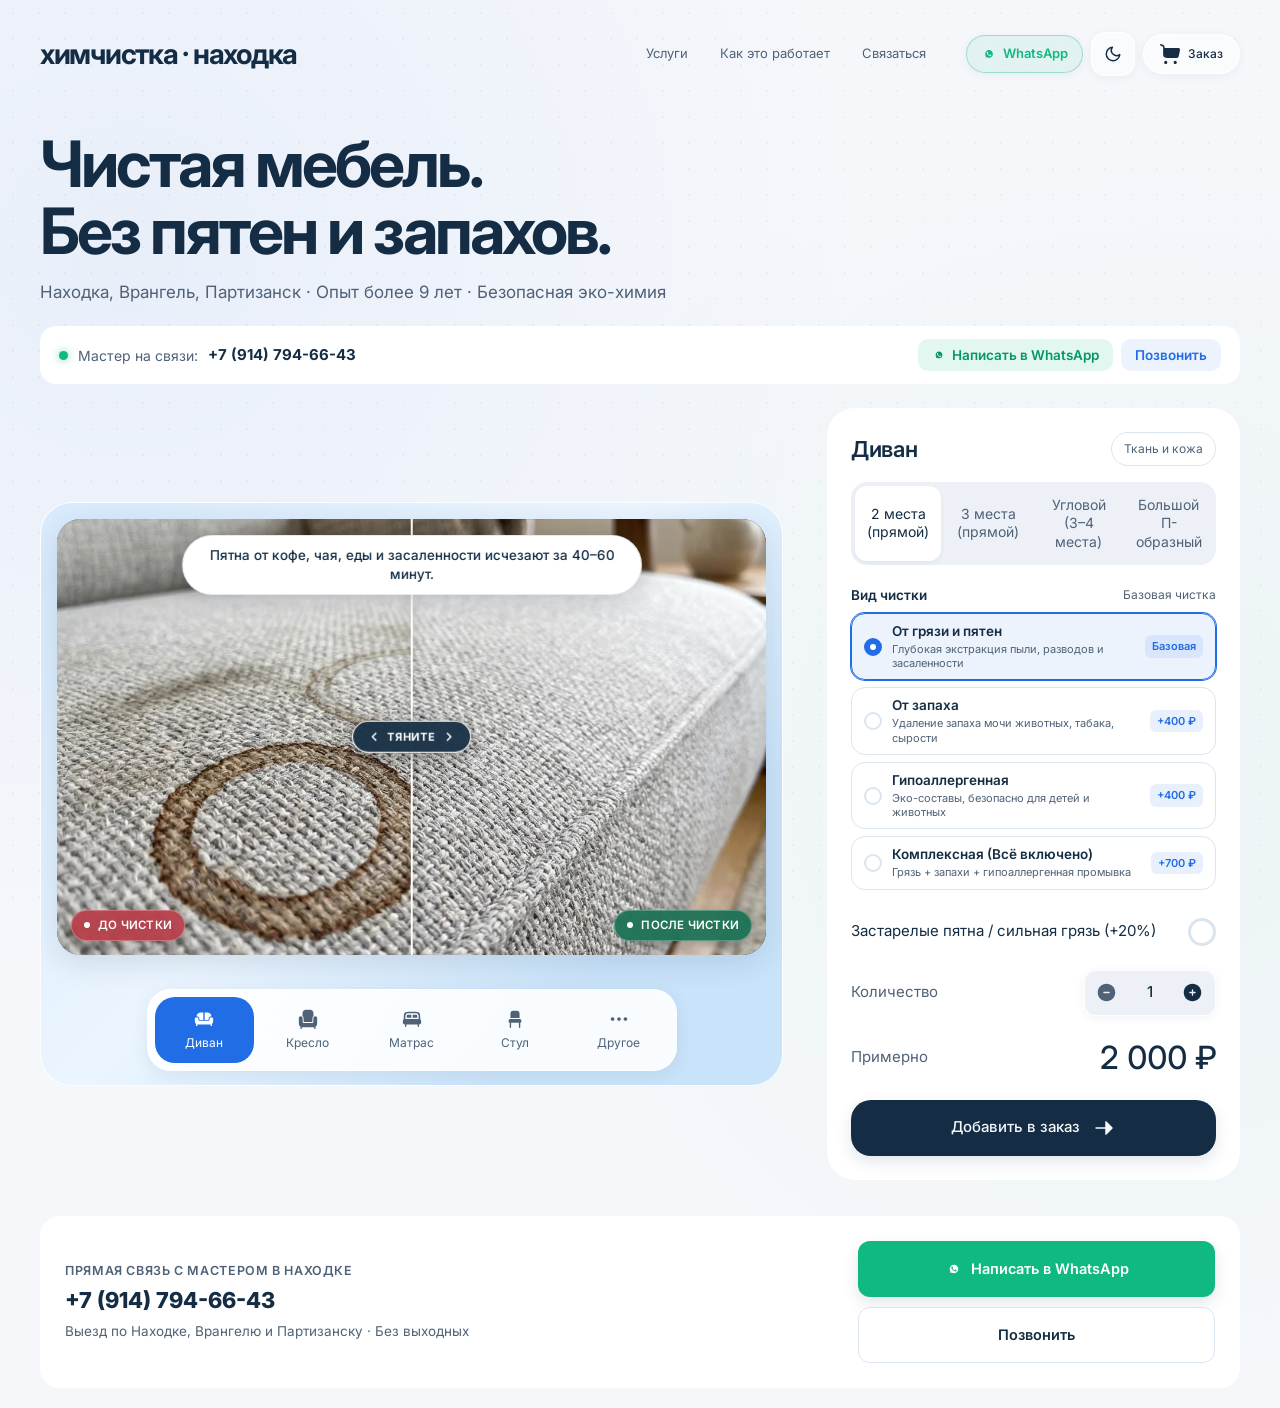
==== commit 8875d137: "Inject prominent contact buttons for Irina +79147946643 on mobile and desktop" ====
--- a/nakhodka/index.html
+++ b/nakhodka/index.html
@@ -664,6 +664,10 @@
       </nav>
 
       <div style="display: flex; align-items: center; gap: 8px;">
+        <a href="https://wa.me/79147946643" target="_blank" class="glass" style="display: inline-flex; align-items: center; gap: 6px; padding: 8px 14px; border-radius: 999px; text-decoration: none; color: var(--ink); font-size: 13px; font-weight: 600; border: 1px solid rgba(16, 185, 129, 0.35); background: rgba(16, 185, 129, 0.08);" title="Написать мастеру в WhatsApp">
+          <svg width="16" height="16" viewBox="0 0 24 24" fill="#10b981"><path d="M12.031 6.172c-3.181 0-5.767 2.586-5.768 5.766-.001 1.298.38 2.27 1.019 3.287l-.582 2.128 2.182-.573c.978.58 1.911.928 3.145.929 3.178 0 5.767-2.587 5.768-5.766.001-3.187-2.575-5.77-5.764-5.771zm3.392 8.244c-.144.405-.837.774-1.17.824-.312.045-.694.076-2.129-.533-1.748-.742-2.868-2.526-2.955-2.642-.088-.116-.708-.941-.708-1.795s.447-1.274.606-1.449c.16-.175.348-.219.463-.219.116 0 .232.001.333.006.107.005.25.04.39.378.145.348.492 1.203.535 1.29.043.088.072.19.014.305-.058.116-.088.19-.175.291-.088.102-.185.228-.264.306-.088.088-.18.183-.078.358.102.175.454.748.974 1.212.671.597 1.238.782 1.413.87.175.088.277.073.379-.044.102-.116.436-.508.552-.682.116-.175.232-.145.39-.088.16.058 1.014.478 1.188.565.175.088.291.13.334.204.043.073.043.422-.101.827z"/></svg>
+          <span style="color: #10b981;">WhatsApp</span>
+        </a>
         <!-- Theme Toggle Button -->
         <button class="glass theme-button" id="theme-toggle-btn" onclick="toggleTheme()" title="Переключить тему (светлая / тёмная)" aria-label="Переключить тему">
           <svg id="theme-icon-sun" viewBox="0 0 24 24" fill="none" stroke="currentColor" stroke-width="2" stroke-linecap="round" stroke-linejoin="round" style="display: none; width: 18px; height: 18px;">
@@ -697,6 +701,25 @@
       <div class="intro">
         <h1>Чистая мебель.<br/>Без пятен и запахов.</h1>
         <p>Находка, Врангель, Партизанск · Опыт более 9 лет · Безопасная эко-химия</p>
+      </div>
+
+      
+      <!-- TOP CONTACT BAR: Direct access to Irina -->
+      <div class="direct-contact-bar" style="margin-top: -12px; margin-bottom: 24px; padding: 12px 18px; border-radius: 16px; background: var(--surface); border: 1px solid var(--glass-edge); display: flex; flex-wrap: wrap; align-items: center; justify-content: space-between; gap: 12px;">
+        <div style="display: flex; align-items: center; gap: 10px;">
+          <span style="display: inline-block; width: 9px; height: 9px; border-radius: 50%; background: #10b981; box-shadow: 0 0 8px rgba(16, 185, 129, 0.6);"></span>
+          <span style="color: var(--muted); font-size: 14px;">Мастер на связи:</span>
+          <a href="tel:+79147946643" style="color: var(--ink); font-weight: 700; font-size: 15px; text-decoration: none;">+7 (914) 794-66-43</a>
+        </div>
+        <div style="display: flex; align-items: center; gap: 8px;">
+          <a href="https://wa.me/79147946643" target="_blank" style="display: inline-flex; align-items: center; gap: 6px; padding: 6px 14px; border-radius: 10px; background: rgba(16, 185, 129, 0.12); color: #059669; font-weight: 600; font-size: 13.5px; text-decoration: none;">
+            <svg width="14" height="14" viewBox="0 0 24 24" fill="currentColor"><path d="M12.031 6.172c-3.181 0-5.767 2.586-5.768 5.766-.001 1.298.38 2.27 1.019 3.287l-.582 2.128 2.182-.573c.978.58 1.911.928 3.145.929 3.178 0 5.767-2.587 5.768-5.766.001-3.187-2.575-5.77-5.764-5.771zm3.392 8.244c-.144.405-.837.774-1.17.824-.312.045-.694.076-2.129-.533-1.748-.742-2.868-2.526-2.955-2.642-.088-.116-.708-.941-.708-1.795s.447-1.274.606-1.449c.16-.175.348-.219.463-.219.116 0 .232.001.333.006.107.005.25.04.39.378.145.348.492 1.203.535 1.29.043.088.072.19.014.305-.058.116-.088.19-.175.291-.088.102-.185.228-.264.306-.088.088-.18.183-.078.358.102.175.454.748.974 1.212.671.597 1.238.782 1.413.87.175.088.277.073.379-.044.102-.116.436-.508.552-.682.116-.175.232-.145.39-.088.16.058 1.014.478 1.188.565.175.088.291.13.334.204.043.073.043.422-.101.827z"/></svg>
+            <span>Написать в WhatsApp</span>
+          </a>
+          <a href="tel:+79147946643" style="display: inline-flex; align-items: center; gap: 6px; padding: 6px 14px; border-radius: 10px; background: rgba(33, 109, 229, 0.08); color: var(--accent); font-weight: 600; font-size: 13.5px; text-decoration: none;">
+            <span>Позвонить</span>
+          </a>
+        </div>
       </div>
 
       <div class="hero-grid">
@@ -979,6 +1002,25 @@
         </section>
 
       </div>
+    
+      <!-- BOTTOM CONTACT CARD -->
+      <section class="bottom-direct-contacts" style="margin-top: 36px; padding: 24px; border-radius: 20px; background: var(--surface); border: 1px solid var(--glass-edge); display: flex; flex-wrap: wrap; justify-content: space-between; align-items: center; gap: 16px;">
+        <div>
+          <div style="font-size: 12.5px; font-weight: 600; text-transform: uppercase; letter-spacing: 0.05em; color: var(--muted); margin-bottom: 4px;">Прямая связь с мастером в Находке</div>
+          <div style="font-size: 22px; font-weight: 800; color: var(--ink);"><a href="tel:+79147946643" style="color: inherit; text-decoration: none;">+7 (914) 794-66-43</a></div>
+          <div style="font-size: 13.5px; color: var(--muted); margin-top: 4px;">Выезд по Находке, Врангелю и Партизанску · Без выходных</div>
+        </div>
+        <div style="display: flex; gap: 10px; flex-wrap: wrap;">
+          <a href="https://wa.me/79147946643" target="_blank" class="button primary" style="background: #10b981; border-color: #10b981; color: #fff; text-decoration: none; display: inline-flex; align-items: center; gap: 8px; padding: 12px 22px; font-size: 14.5px; font-weight: 600; border-radius: 12px;">
+            <svg width="18" height="18" viewBox="0 0 24 24" fill="currentColor"><path d="M12.031 6.172c-3.181 0-5.767 2.586-5.768 5.766-.001 1.298.38 2.27 1.019 3.287l-.582 2.128 2.182-.573c.978.58 1.911.928 3.145.929 3.178 0 5.767-2.587 5.768-5.766.001-3.187-2.575-5.77-5.764-5.771zm3.392 8.244c-.144.405-.837.774-1.17.824-.312.045-.694.076-2.129-.533-1.748-.742-2.868-2.526-2.955-2.642-.088-.116-.708-.941-.708-1.795s.447-1.274.606-1.449c.16-.175.348-.219.463-.219.116 0 .232.001.333.006.107.005.25.04.39.378.145.348.492 1.203.535 1.29.043.088.072.19.014.305-.058.116-.088.19-.175.291-.088.102-.185.228-.264.306-.088.088-.18.183-.078.358.102.175.454.748.974 1.212.671.597 1.238.782 1.413.87.175.088.277.073.379-.044.102-.116.436-.508.552-.682.116-.175.232-.145.39-.088.16.058 1.014.478 1.188.565.175.088.291.13.334.204.043.073.043.422-.101.827z"/></svg>
+            <span>Написать в WhatsApp</span>
+          </a>
+          <a href="tel:+79147946643" class="button secondary" style="text-decoration: none; display: inline-flex; align-items: center; gap: 8px; padding: 12px 20px; font-size: 14.5px; font-weight: 600; border-radius: 12px;">
+            <span>Позвонить</span>
+          </a>
+        </div>
+      </section>
+
     </main>
 
     <!-- ================= CHECKOUT / CART VIEW ================= -->
@@ -2204,8 +2246,7 @@
       if (channel === 'whatsapp') {
         const waClean = (CONFIG.whatsappPhone || '79147946643').replace(/\D/g, '');
         const waUrl = `https://wa.me/${waClean}?text=${encodedMsg}`;
-        window.open(waUrl, '_blank');
-        if (orderToken) window.location.href = `/order/${orderToken}`;
+        window.location.href = waUrl;
       } else if (channel === 'telegram') {
         const tgClean = (CONFIG.whatsappPhone || '79147946643').replace(/\D/g, '');
         const tgUrl = `https://t.me/+${tgClean}?text=${encodedMsg}`;
